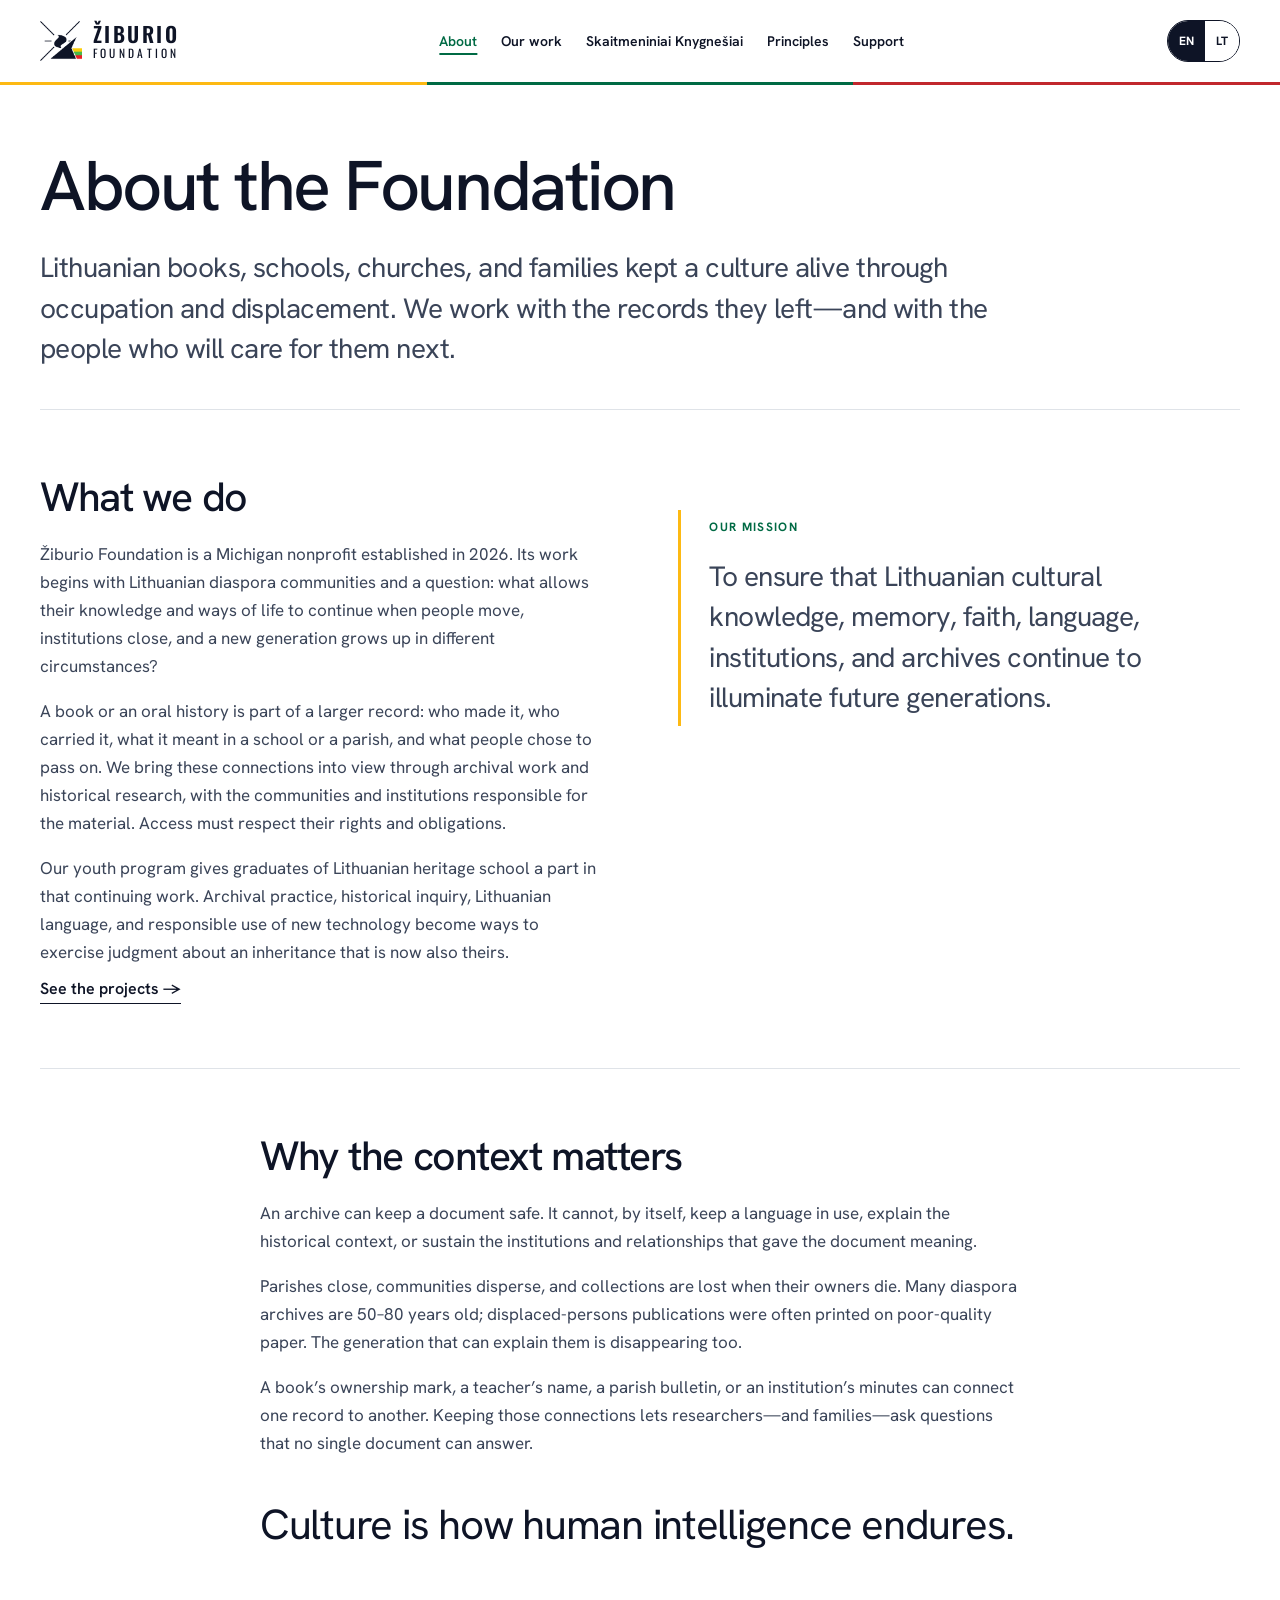
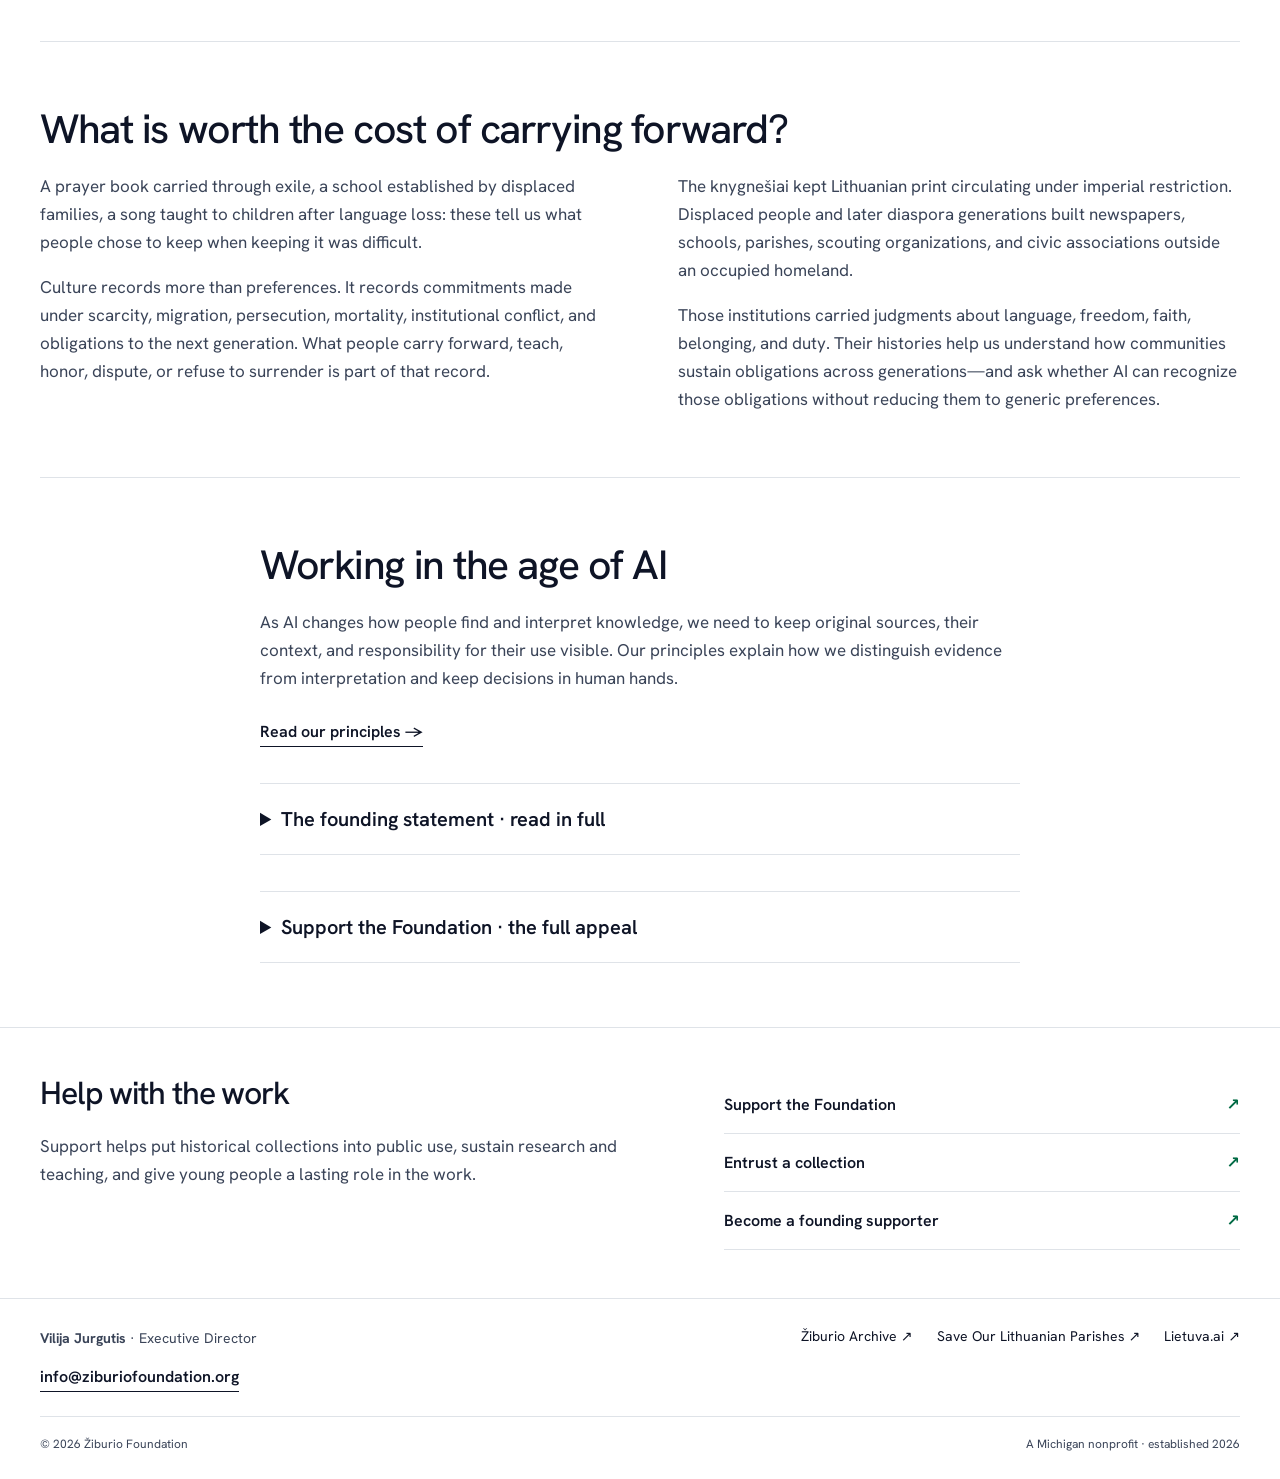
==== about.html @ 7974b9bf "Restore cultural continuity framing in Foundation copy" ====
<!doctype html>
<html lang="en">
<head>
<meta charset="utf-8">
<meta name="viewport" content="width=device-width, initial-scale=1">
<link rel="icon" href="favicon.png">
<title>Žiburio Foundation — About</title>
<link rel="preconnect" href="https://fonts.googleapis.com">
<link rel="preconnect" href="https://fonts.gstatic.com" crossorigin>
<link rel="stylesheet" href="site.css?v=fondas-once-2">
<script defer src="site.js"></script>
</head>
<body data-en-title="Žiburio Foundation — About" data-lt-title="Žiburio Fondas — Apie fondą">
<a class="skip-link" href="#main"><x-en>Skip to content</x-en><x-lt>Pereiti prie turinio</x-lt></a>
<header class="wrap site-header">
<a class="brand" href="index.html" aria-label="Žiburio Foundation home" data-en="Žiburio Foundation home" data-lt="Žiburio Fondas pradžia"><img src="assets/mark.png" alt="" width="40" height="40"><span class="wordmark"><span class="wm1">Žiburio</span><span class="wm2"><x-en>Foundation</x-en><x-lt><span class="wm-lt" aria-hidden="true"><span>F</span><span>O</span><span>N</span><span>D</span><span>A</span><span>S</span></span></x-lt></span></span></a>
<nav class="site-nav" id="site-nav" aria-label="Primary" data-en="Primary" data-lt="Pagrindinis meniu">
<a href="about.html" aria-current="page"><x-en>About</x-en><x-lt>Apie</x-lt></a>
<a href="work.html"><x-en>Our work</x-en><x-lt>Mūsų darbai</x-lt></a>
<a href="skaitmeniniai-knygnesiai.html"><x-en>Skaitmeniniai Knygnešiai</x-en><x-lt>Skaitmeniniai knygnešiai</x-lt></a>
<a href="principles.html"><x-en>Principles</x-en><x-lt>Principai</x-lt></a>
<a href="#support"><x-en>Support</x-en><x-lt>Parama</x-lt></a>
</nav>
<div class="header-tools"><div class="lang-switch" role="group" aria-label="Language" data-en="Language" data-lt="Kalba"><button type="button" class="langbtn" data-l="en" onclick="setLang('en')" aria-pressed="true" aria-label="English">EN</button><button type="button" class="langbtn" data-l="lt" onclick="setLang('lt')" aria-pressed="false" aria-label="Lietuvių">LT</button></div>
<button class="menu-button" type="button" aria-controls="site-nav" aria-expanded="true"><x-en>Menu</x-en><x-lt>Meniu</x-lt></button></div>
</header>
<main id="main">
<div class="tricolour" aria-hidden="true"></div>
<div class="wrap">
<header class="page-head"><h1><x-en>About the Foundation</x-en><x-lt>Apie fondą</x-lt></h1>
<x-en><p class="lead">Lithuanian books, schools, churches, and families kept a culture alive through occupation and displacement. We work with the records they left—and with the people who will care for them next.</p></x-en>
<x-lt><p class="lead">Tautos atmintis — ne istorija ir ne archyvas. Tai gyvas ryšių tinklas, jungiantis žmones, vietas, įvykius ir tekstus per laiką.</p></x-lt></header>
<section id="about" class="story-grid section rule">
<div><h2><x-en>What we do</x-en><x-lt>Fondas</x-lt></h2>
<x-en><p>Žiburio Foundation is a Michigan nonprofit established in 2026. Its work begins with Lithuanian diaspora communities and a question: what allows their knowledge and ways of life to continue when people move, institutions close, and a new generation grows up in different circumstances?</p><p>A book or an oral history is part of a larger record: who made it, who carried it, what it meant in a school or a parish, and what people chose to pass on. We bring these connections into view through archival work and historical research, with the communities and institutions responsible for the material. Access must respect their rights and obligations.</p><p>Our youth program gives graduates of Lithuanian heritage school a part in that continuing work. Archival practice, historical inquiry, Lithuanian language, and responsible use of new technology become ways to exercise judgment about an inheritance that is now also theirs.</p></x-en>
<x-lt><p>Žiburio Fondas – 2026 m. Mičigane įsteigta ne pelno siekianti organizacija. Saugo, skaitmenina ir aprašo Lietuvos diasporos archyvus, leidinius, sakytinę istoriją ir kitas kultūros vertybes.</p><p>Mokome jaunimą archyvų darbo, istorinių tyrimų, lietuvių kalbos ir atsakingo naujųjų technologijų naudojimo, bendradarbiaujame su mokyklomis, parapijomis, bibliotekomis ir archyvais JAV, Lietuvoje ir visame pasaulyje.</p><p>Didelė lietuvių išeivijos atminties dalis tebėra išsibarsčiusi po įvairius archyvus. Todėl šaltinius ne tik skaitmeniname, bet ir aprašome bei jungiame tarpusavyje, kad matytųsi žmonių, vietų, organizacijų ir įvykių ryšiai.</p></x-lt>
<a class="text-link" href="work.html"><x-en>See the projects</x-en><x-lt>Mūsų darbai</x-lt> →</a>
</div>
<aside class="mission"><p class="eyebrow"><x-en>Our mission</x-en><x-lt>Misija</x-lt></p>
<x-en><p class="lead">To ensure that Lithuanian cultural knowledge, memory, faith, language, institutions, and archives continue to illuminate future generations.</p></x-en>
<x-lt><p class="lead">Užtikrinti, kad lietuvių žinios, atmintis, tikėjimas, kalba, institucijos ir archyvai ir toliau šviestų ateities kartoms.</p></x-lt>
</aside></section>
<section id="purpose" class="section rule">
<div class="reading"><h2><x-en>Why the context matters</x-en><x-lt>Grėsmė</x-lt></h2>
<x-en><p>An archive can keep a document safe. It cannot, by itself, keep a language in use, explain the historical context, or sustain the institutions and relationships that gave the document meaning.</p><p>Parishes close, communities disperse, and collections are lost when their owners die. Many diaspora archives are 50–80 years old; displaced-persons publications were often printed on poor-quality paper. The generation that can explain them is disappearing too.</p><p>A book’s ownership mark, a teacher’s name, a parish bulletin, or an institution’s minutes can connect one record to another. Keeping those connections lets researchers—and families—ask questions that no single document can answer.</p></x-en>
<x-lt><p>Uždaromos parapijos, išsisklaido bendruomenės, o po savininkų mirties knygos ir archyvai prarandami. Kartu su fiziniais objektais nyksta jų kontekstas – žinios apie tai, kas juos kūrė, kam jie buvo svarbūs.</p><p>Didelė dalis archyvų yra 50–80 metų senumo, DP leidiniai spausdinti prasta kokybe. Kartu nyksta karta, galėjusi paaiškinti kontekstą. Fiksuojame ne tik objektus, bet ir jų istoriją – kol dar įmanoma.</p><p>Archyvas gali išsaugoti dokumentą. Bet jis pats neišsaugo nei kalbos, kuria dokumentas skaitomas, nei konteksto, kuriuo jis suprantamas, nei įstaigų ir ryšių, kurie jam davė prasmę. Visa tai taip pat turi būti perduota.</p><p>Tai – struktūruotos atminties kūrimas: objektai siejami su jų kilme, istoriniu kontekstu, žmonėmis ir įvykiais, atkuriant tęstinę, gyvą kultūrinę sistemą, kuri gali būti perduodama toliau.</p></x-lt>
<p class="pullquote"><x-en>Culture is how human intelligence endures.</x-en><x-lt>Tikslas nėra tik išsaugoti knygas. Tikslas – išsaugoti jų reikšmę.</x-lt></p>
</div></section>
<section id="carry" class="section rule">
<h2><x-en>What is worth the cost of carrying forward?</x-en><x-lt>Kas verta, kad būtų nešama toliau?</x-lt></h2>
<div class="story-grid">
<div><x-en><p>A prayer book carried through exile, a school established by displaced families, a song taught to children after language loss: these tell us what people chose to keep when keeping it was difficult.</p><p>Culture records more than preferences. It records commitments made under scarcity, migration, persecution, mortality, institutional conflict, and obligations to the next generation. What people carry forward, teach, honor, dispute, or refuse to surrender is part of that record.</p></x-en>
<x-lt><p>Tautos atmintis buvo nešama. Rankomis. Per sienas. Per parapijas. Per žmones. Per šeimas. Per mokyklas. Per vaikus.</p><p>Istoriniai knygnešiai nešė knygas per sienas ir draudimus, kad lietuvių kalba ir kultūra neišnyktų. Šiandien grėsmė kyla ne iš draudimo, o iš parapijų uždarymo, kartos pamiršimo ir knygų išmetimo po savininkų mirties.</p><p>Nešė ją knygnešiai, uždraudus lietuvišką spaudą. Nešė mokytojai DP stovyklose, netekus valstybės. Nešė tėvai ir parapijos Detroite — statydami mokyklas, chorus, skautų draugoves, leidyklas.</p><p>Knygnešiai nesaugojo — nešė. Tremtinių karta neistorino — atstatė.</p></x-lt></div>
<div><x-en><p>The knygnešiai kept Lithuanian print circulating under imperial restriction. Displaced people and later diaspora generations built newspapers, schools, parishes, scouting organizations, and civic associations outside an occupied homeland.</p><p>Those institutions carried judgments about language, freedom, faith, belonging, and duty. Their histories help us understand how communities sustain obligations across generations—and ask whether AI can recognize those obligations without reducing them to generic preferences.</p></x-en>
<x-lt><p>Be Valančiaus parapijų tinklo — nebūtų knygnešių. Be knygnešių — nebūtų raštingos tautos, kuri 1918 m. atkūrė valstybę. Be tos valstybės mokytojų — nebūtų DP stovyklų mokyklų. Be DP mokyklų — nebūtų Detroito „Žiburio“.</p><p>Kiekviena grandis laikė tą, kuri ėjo po jos. Nė vienas daiktas neneša viso pasakojimo: knygos įrašas, mokytojo vardas, parapijos biuletenis, vaiko dalyvavimas, įstaigos sprendimas.</p><p>Istoriniai knygnešiai saugojo lietuvišką žodį. Šiandien turime išsaugoti lietuvišką atmintį. Ji bus išsaugota tik tada, kai bus ir perduota — per jaunimą.</p></x-lt></div>
</div></section>
<section id="why" class="section rule">
<div class="reading"><h2><x-en>Working in the age of AI</x-en><x-lt>Klausimas, kurio neapeisime</x-lt></h2>
<x-en><p>As AI changes how people find and interpret knowledge, we need to keep original sources, their context, and responsibility for their use visible. Our principles explain how we distinguish evidence from interpretation and keep decisions in human hands.</p></x-en>
<x-lt><p>Dirbtinis intelektas vis labiau tarpininkauja tarp žmogaus ir jo tautos atminties. Kaip užtikrinti, kad šaltinis liktų matomas, o atsakomybė – žmogaus rankose?</p></x-lt>
<a class="text-link" href="principles.html"><x-en>Read our principles</x-en><x-lt>Principai</x-lt> →</a>
<details class="detail-note"><summary><x-en>The founding statement · read in full</x-en><x-lt>Steigimo žodis</x-lt></summary>
<div class="reading"><x-en><p class="lead">Our work begins with Lithuanian cultural memory. The questions it addresses are universal.</p><p>Every generation inherits more than the knowledge it can acquire for itself. It inherits languages, institutions, traditions, relationships, and ways of understanding the world that have developed over centuries.</p><p>This accumulated inheritance makes human civilization possible.</p><p>But inheritance is never automatic. It depends on people willing to preserve what came before them, understand its meaning, and carry it into circumstances their predecessors could not have imagined.</p><p>Lithuanian history offers an extraordinary example of this responsibility. Across occupation, displacement, and generations of life beyond the homeland, cultural continuity was sustained through the deliberate work of individuals and communities.</p><p>Today, artificial intelligence is transforming the ways knowledge is produced, encountered, and transmitted. This makes the preservation of authentic cultural sources, their contexts, and the human institutions responsible for them more important—not less.</p><p>Žiburio Foundation was established on the conviction that cultural memory is essential infrastructure for human intelligence and that responsibility for its future must remain in human hands.</p></x-en><x-lt><p class="lead">Mūsų darbas prasideda nuo lietuviškos atminties. Klausimai, kuriuos jis kelia, yra visų.</p><p>Be kalbos nėra tautos.</p><p>Tautos atmintis — ne istorija ir ne archyvas. Tai gyvas ryšių tinklas, jungiantis žmones, vietas, įvykius ir tekstus per laiką.</p><p>Kiekviena karta paveldi daugiau, negu pati gali sužinoti: kalbą, įstaigas, papročius, ryšius ir mąstymo būdus, kuriuos sudėjo šimtmečiai. Tas paveldas nepereina savaime. Jis pereina tik per žmones, kurie ryžtasi jį išsaugoti, suprasti ir nunešti toliau.</p><p>Lietuvos istorija tai liudija. Per okupacijas, tremtį ir gyvenimą svetur tęstinumą laikė sąmoningas žmonių ir bendruomenių darbas.</p><p>Šiandien dirbtinis intelektas keičia tai, kaip žinios kuriamos, randamos ir perduodamos. Todėl tikri šaltiniai, jų kontekstas ir žmonės, kurie už juos atsako, darosi svarbesni — ne mažiau svarbūs.</p><p>Žiburio Fondas įsteigtas iš įsitikinimo, kad tautos atmintis yra pamatas, o atsakomybė už jos ateitį turi likti žmogaus rankose.</p></x-lt></div>
</details>
<details class="detail-note" id="support-statement"><summary><x-en>Support the Foundation · the full appeal</x-en><x-lt>Parama</x-lt></summary>
<div class="reading">
<h3><x-en>Help build the institutions the next generation will need.</x-en><x-lt>Ateikite paremti darbo, kurį perims kita karta.</x-lt></h3>
<x-en><p>Žiburio Foundation is a Michigan nonprofit established in 2026.</p><p>Our work depends on individuals, families, institutions, and communities who believe that cultural memory deserves careful stewardship and a future beyond any single generation.</p><p>Support helps preserve historical collections, develop public access, train young people, and build the research and educational resources needed to carry this work forward.</p><p>The work produces immediate public value: more accessible archives, more accountable historical knowledge, stronger community stewardship, and young people better able to reason from the records they inherit.</p></x-en>
<x-lt><p>Žiburio Fondas – 2026 m. Mičigane įsteigta ne pelno siekianti organizacija.</p><p>Mūsų darbas laikosi žmonių, šeimų, įstaigų ir bendruomenių, kurie tiki, kad tautos atmintis verta rūpestingos globos ir ateities, ilgesnės už vieną kartą.</p><p>Parama padeda išsaugoti rinkinius, atverti juos viešai, ugdyti jaunimą ir sukurti tvarką, kuri šį darbą neš toliau.</p></x-lt>
</div></details></div></section></div>
</main>
<section id="support" class="wrap support-section" aria-labelledby="support-title">
<div class="support-grid">
<div><h2 id="support-title"><x-en>Help with the work</x-en><x-lt>Kaip padėti</x-lt></h2>
<x-en><p>Support helps put historical collections into public use, sustain research and teaching, and give young people a lasting role in the work.</p></x-en>
<x-lt><p>Parama padeda išsaugoti rinkinius, atverti juos viešai, ugdyti jaunimą ir sukurti tvarką, kuri šį darbą neš toliau.</p></x-lt></div>
<ul class="support-options">
<li><a href="mailto:info@ziburiofoundation.org?subject=Support%20the%20Foundation"><x-en>Support the Foundation</x-en><x-lt>Paremti</x-lt></a></li>
<li><a href="mailto:info@ziburiofoundation.org?subject=Entrust%20a%20Collection"><x-en>Entrust a collection</x-en><x-lt>Perduoti archyvą</x-lt></a></li>
<li><a href="mailto:info@ziburiofoundation.org?subject=Founding%20Supporter"><x-en>Become a founding supporter</x-en><x-lt>Tapti rėmėju</x-lt></a></li>
</ul></div></section>
<footer class="wrap site-footer">
<div class="footer-top">
<div><p><strong>Vilija Jurgutis</strong> · <x-en>Executive Director</x-en><x-lt>Vykdomoji direktorė</x-lt></p>
<a class="text-link" href="mailto:info@ziburiofoundation.org">info@ziburiofoundation.org</a></div>
<div class="footer-links"><a href="https://archyvas.ziburioltmokykla.org"><x-en>Žiburio Archive</x-en><x-lt>Žiburio archyvas</x-lt> ↗</a><a href="https://saveourlithuanianparishes.org">Save Our Lithuanian Parishes ↗</a><a href="https://lietuva.ai">Lietuva.ai ↗</a></div>
</div>
<div class="footer-bottom"><p>© 2026 <x-en>Žiburio Foundation</x-en><x-lt>Žiburio Fondas</x-lt></p><p><x-en>A Michigan nonprofit · established 2026</x-en><x-lt>2026 m. Mičigane įsteigta ne pelno siekianti organizacija</x-lt></p></div>
</footer>
</body>
</html>
---- site.css ----
@import url('https://fonts.googleapis.com/css2?family=Hanken+Grotesk:wght@400;500;600;700&family=Oswald:wght@400;500;600&display=swap');

:root{--ink:#0E1426;--text:#3A4458;--muted:#5F6778;--yellow:#FDB913;--green:#006A44;--line:#DFE3E8;--paper:#FFFFFF}
*{box-sizing:border-box}
html{scroll-behavior:smooth;scroll-padding-top:24px}
body{margin:0;background:var(--paper);color:var(--ink);font-family:'Hanken Grotesk',system-ui,sans-serif;-webkit-font-smoothing:antialiased}
img{display:block;max-width:100%;height:auto}
a{color:inherit;text-decoration:none}
button{font:inherit}
a:focus-visible,button:focus-visible,summary:focus-visible{outline:3px solid var(--green);outline-offset:5px}
p{font-size:17px;line-height:1.65;color:var(--text);margin:0 0 1em}
h1,h2,h3,p{overflow-wrap:break-word}
h1,h2,h3,.disp{letter-spacing:-.035em;font-weight:500}
h1{font-size:clamp(38px,5.5vw,72px);line-height:1.05;margin:0 0 24px}
h2{font-size:clamp(28px,3.2vw,44px);line-height:1.12;margin:0 0 20px}
h3{font-size:clamp(23px,2.3vw,30px);line-height:1.2;margin:0 0 14px}
x-en,x-lt{display:contents}
html[lang="lt"] x-en,html[lang="en"] x-lt{display:none!important}
.wrap{width:100%;max-width:1320px;margin-inline:auto;padding-inline:40px}
.section{padding-block:64px}
.rule{border-top:1px solid var(--line)}
.eyebrow,.mono{font-size:12px;font-weight:700;letter-spacing:.11em;text-transform:uppercase;color:var(--green);margin:0 0 18px}
.lead{font-size:clamp(20px,2.2vw,28px);line-height:1.45;max-width:36em;letter-spacing:-.02em}
.small{font-size:14px;line-height:1.6;color:var(--muted)}
.text-link{display:inline-block;font-size:16px;font-weight:600;border-bottom:1px solid var(--ink);padding-block:4px;margin-top:8px}
.text-link:hover{color:var(--green);border-color:var(--green)}
.links{display:flex;flex-wrap:wrap;gap:12px 24px;align-items:center}
.pill{display:inline-flex;align-items:center;justify-content:center;min-height:44px;padding:10px 22px;border-radius:999px;font-size:15px;font-weight:600;line-height:1.35;background:var(--yellow);color:var(--ink)}
.pill:hover{filter:brightness(.96)}
.skip-link{position:absolute;top:-100px;left:20px;z-index:20;background:white;padding:12px}
.skip-link:focus{top:8px}
.site-header{display:flex;align-items:center;justify-content:space-between;gap:24px;min-height:82px}
.brand{display:inline-flex;gap:11px;align-items:center;flex-shrink:0}
.brand img{height:40px;width:auto}
.wordmark{display:inline-flex;flex-direction:column;align-items:flex-start;line-height:1;--wm1:21px;--wm2:calc(var(--wm1)*.5476)}
.wm1{font-family:'Oswald',system-ui,sans-serif;font-size:var(--wm1);font-weight:600;letter-spacing:.1175em;margin-right:-.1175em;text-transform:uppercase}
.wm2{font-family:'Oswald',system-ui,sans-serif;font-size:var(--wm2);font-weight:400;letter-spacing:.285em;margin-right:-.285em;text-transform:uppercase;margin-top:.3em}
html[lang="lt"] .wm2{align-self:stretch;letter-spacing:0;margin-right:0}
.wm-lt{display:flex;justify-content:space-between;width:100%}
.header-tools{display:flex;align-items:center;gap:22px}
.site-nav{display:flex;align-items:center;gap:24px;font-size:14px;font-weight:600}
.site-nav a{padding-block:8px}
.site-nav a:hover,.site-nav a[aria-current="page"]{color:var(--green);text-decoration:underline;text-underline-offset:7px;text-decoration-thickness:2px}
.lang-switch{display:inline-flex;border:1px solid var(--ink);border-radius:999px;overflow:hidden;flex-shrink:0}
.langbtn{min-height:40px;padding:0 11px;border:0;cursor:pointer;font-size:12px;font-weight:700;background:white;color:var(--ink)}
html[lang="en"] .langbtn[data-l="en"],html[lang="lt"] .langbtn[data-l="lt"]{background:var(--ink);color:white}
.menu-button{display:none;background:none;border:1px solid var(--line);border-radius:4px;min-height:44px;padding:8px 12px;cursor:pointer}
.tricolour{height:3px;background:linear-gradient(to right,#FDB913 0 33.333%,#006A44 33.333% 66.666%,#C1272D 66.666% 100%)}
.hero .wrap{max-width:1400px}
.hero p{color:inherit}
.hero .pill{background:transparent}
@keyframes drift{from{transform:scale(1) translate(0,0)}to{transform:scale(1.04) translate(-.8%,.5%)}}
.drift{animation:drift 32s ease-in-out infinite alternate}
.intro{max-width:900px;padding-block:50px 58px}
.intro .lead{margin-bottom:16px}
.work-intro{display:flex;align-items:baseline;justify-content:space-between;gap:24px;padding-top:32px}
.home-feature{display:grid;grid-template-columns:1.25fr 1fr;gap:clamp(28px,5vw,70px);align-items:center;padding-block:20px 52px}
.home-feature img{width:100%;aspect-ratio:4/3;object-fit:cover}
.home-feature .feature-copy{max-width:440px}
.work-pair{display:grid;grid-template-columns:1fr 1fr;gap:64px;padding-block:38px 64px}
.work-pair article{min-width:0}
.archive-preview{display:grid;grid-template-columns:100px 1fr;gap:26px;align-items:start}
.archive-preview img{max-height:170px;width:auto;filter:drop-shadow(2px 5px 6px #0e142620)}
.project-caption{font-size:14px;color:var(--muted);margin-top:12px}
.page-head{padding-block:64px 40px;max-width:980px}
.page-head h1{max-width:16em}
.page-head .lead{margin:0}
.jump-links{display:flex;flex-wrap:wrap;gap:12px 30px;margin-top:28px;font-size:15px;font-weight:600}
.jump-links a{border-bottom:1px solid var(--line);padding-bottom:6px}
.story-grid{display:grid;grid-template-columns:1fr 1fr;gap:clamp(32px,6vw,88px);align-items:start}
.story-grid p:last-child{margin-bottom:0}
.reading{max-width:760px;margin-inline:auto}
.mission{border-left:3px solid var(--yellow);padding:8px 0 8px 28px;margin-block:36px}
.mission p:last-child{margin:0}
.pullquote{font-size:clamp(25px,3.4vw,42px);line-height:1.3;letter-spacing:-.03em;color:var(--ink);padding-block:24px;margin:0;max-width:26em}
.detail-note{border-top:1px solid var(--line);border-bottom:1px solid var(--line);margin-top:36px}
.detail-note summary{cursor:pointer;font-size:20px;font-weight:600;padding:22px 0}
.detail-note[open] summary{margin-bottom:12px}
.detail-note .reading{margin-left:0;padding-bottom:24px}
.program-context{margin-bottom:48px}
.project-feature{display:grid;grid-template-columns:1fr 1.1fr;gap:56px;align-items:start}
.project-feature figure{margin:0;position:sticky;top:28px}
.project-feature img{width:100%;aspect-ratio:4/5;object-fit:cover}
.archive-layout{display:grid;grid-template-columns:1.6fr 1fr;gap:48px;align-items:start}
.archive-layout img{border:1px solid var(--line);width:100%}
.archive-copy{max-width:880px;margin-top:32px}
.figures{display:flex;gap:32px;margin:28px 0}
.figures div{flex:1}
.figures dt{font-size:48px;line-height:1;letter-spacing:-.04em}
.figures dd{margin:10px 0 0;font-size:15px;color:var(--muted)}
.research-layout{display:grid;grid-template-columns:1.3fr 1fr;gap:64px;align-items:start}
.research-layout figure{margin:8px 0 0}
.research-layout img{border:1px solid var(--line)}
.program-opening{padding-block:52px;max-width:900px}
.program-photo{margin:0}
.program-photo img{width:100%;aspect-ratio:4/3;object-fit:cover}
.program-photo figcaption{font-size:14px;line-height:1.5;color:var(--muted);margin-top:12px}
.process{padding-left:24px}
.process li{padding:0 0 14px 8px;line-height:1.6;color:var(--text)}
.principle-list{counter-reset:principle}
.principle-row{display:grid;grid-template-columns:60px .9fr 1.3fr;gap:28px;border-top:1px solid var(--line);padding-block:30px}
.principle-row:before{counter-increment:principle;content:'0' counter(principle);font-size:16px;color:var(--green);padding-top:4px}
.principle-row h2{font-size:clamp(23px,2.5vw,32px)}
.principle-row p{margin:0}
.definitions{display:grid;grid-template-columns:repeat(3,1fr);gap:36px;margin:30px 0 0}
.definitions div{border-top:3px solid var(--yellow);padding-top:20px}
.definitions dt{font-size:24px;letter-spacing:-.02em;font-weight:500;margin-bottom:12px}
.definitions dd{margin:0;line-height:1.65;color:var(--text)}
.support-section{padding-block:48px;border-top:1px solid var(--line)}
.support-grid{display:grid;grid-template-columns:1.2fr 1fr;gap:64px}
.support-grid h2{font-size:32px}
.support-options{list-style:none;margin:0;padding:0}
.support-options li{border-bottom:1px solid var(--line)}
.support-options a{display:flex;justify-content:space-between;gap:18px;align-items:center;padding:18px 0;font-weight:600}
.support-options a:after{content:'↗';color:var(--green)}
.site-footer{border-top:1px solid var(--line);padding-block:28px 24px}
.footer-top{display:flex;flex-wrap:wrap;justify-content:space-between;gap:24px;align-items:start}
.footer-top p{font-size:14px;margin:0 0 4px}
.footer-links{display:flex;flex-wrap:wrap;gap:10px 24px;font-size:14px}
.footer-bottom{display:flex;justify-content:space-between;flex-wrap:wrap;gap:16px;border-top:1px solid var(--line);padding-top:18px;margin-top:24px}
.footer-bottom p{font-size:12px;margin:0}
@media(min-width:901px){.site-nav[hidden]{display:flex}}
@media(max-width:1100px){.site-nav{gap:16px}.header-tools{gap:16px}.wrap{padding-inline:28px}.project-feature{gap:36px}}
@media(max-width:900px){
 .site-header{flex-wrap:wrap;min-height:76px;padding-block:14px;gap:12px}.header-tools{margin-left:auto}.menu-button{display:block}
 .site-nav{order:3;flex-basis:100%;display:flex;flex-direction:column;align-items:stretch;gap:0;border-top:1px solid var(--line);padding-top:10px}.site-nav[hidden]{display:none}.site-nav a{padding:12px 0}
 .home-feature,.project-feature,.research-layout,.archive-layout,.story-grid,.support-grid{grid-template-columns:1fr;gap:32px}
 .home-feature{grid-template-columns:1.1fr 1fr;gap:28px}.work-pair{gap:32px}.archive-preview{grid-template-columns:80px 1fr;gap:20px}
 .project-feature figure{position:static}.project-feature img{aspect-ratio:3/2}.research-layout figure{max-width:640px}
 .principle-row{grid-template-columns:36px 1fr;gap:12px 20px}.principle-row p{grid-column:2}.principle-row h2{margin:0}
 .definitions{gap:24px}.section{padding-block:48px}.page-head{padding-top:44px}
}
@media(max-width:600px){
 .wrap{padding-inline:20px}.brand{gap:8px}.brand img{height:34px}.wordmark{--wm1:18px}.header-tools{gap:8px}.menu-button{font-size:13px;padding-inline:10px}.langbtn{padding-inline:9px}
 .home-feature,.work-pair,.definitions{grid-template-columns:1fr}.home-feature{padding-bottom:36px}.home-feature .feature-copy{max-width:none}.work-pair{padding-block:30px 44px;gap:36px}.work-pair article+article{border-top:1px solid var(--line);padding-top:30px}
 .work-intro{align-items:start;gap:12px}.work-intro h2{font-size:28px}.work-intro .text-link{font-size:14px;white-space:nowrap}
 .intro{padding-block:36px}.page-head{padding-block:36px 30px}.section{padding-block:36px}.jump-links{gap:16px}.pullquote{padding-block:12px}.mission{padding-left:20px}
 .hero .pill{font-size:14px;padding-inline:16px}.hero .wrap{padding-inline:20px}.program-opening{padding-block:36px}
 .support-grid{gap:20px}.support-section{padding-block:36px}.footer-top{display:block}.footer-links{margin-top:20px}.figures dt{font-size:40px}
}
@media(prefers-reduced-motion:reduce){html{scroll-behavior:auto}.drift{animation:none}}
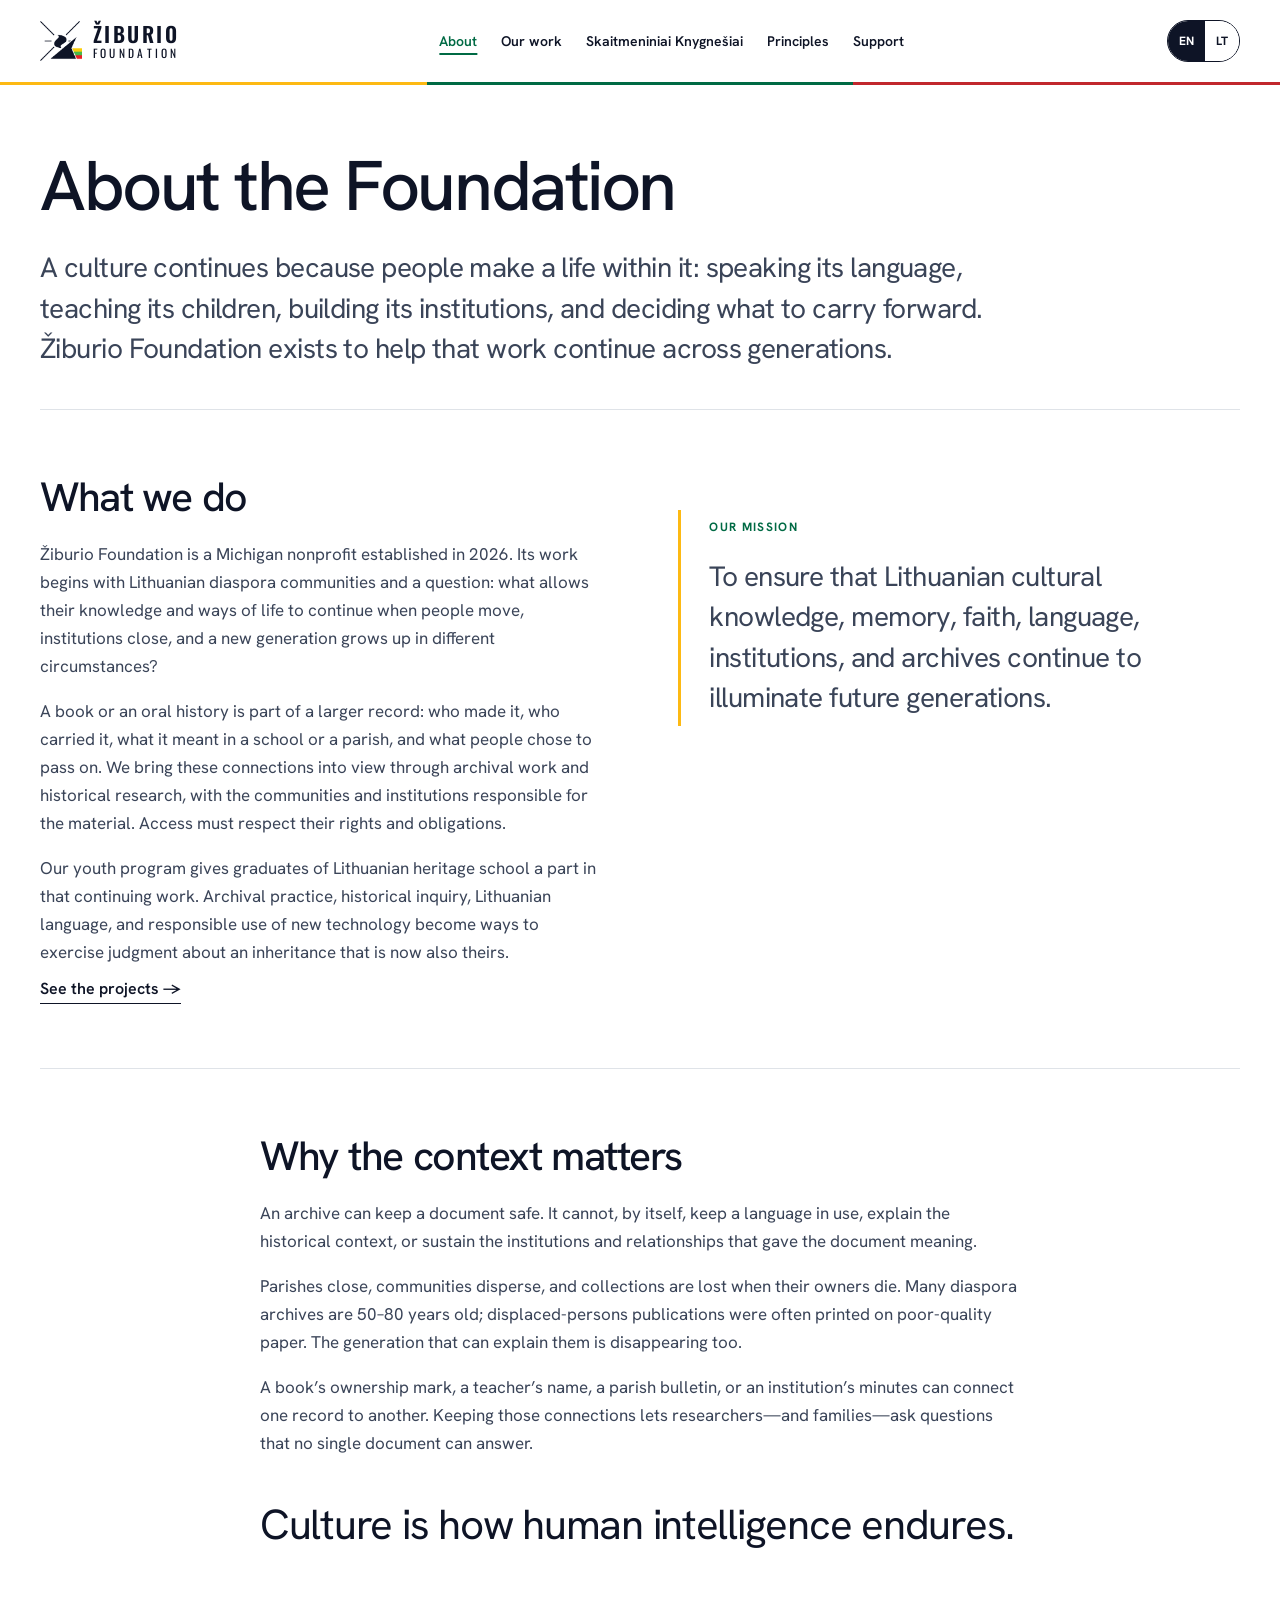
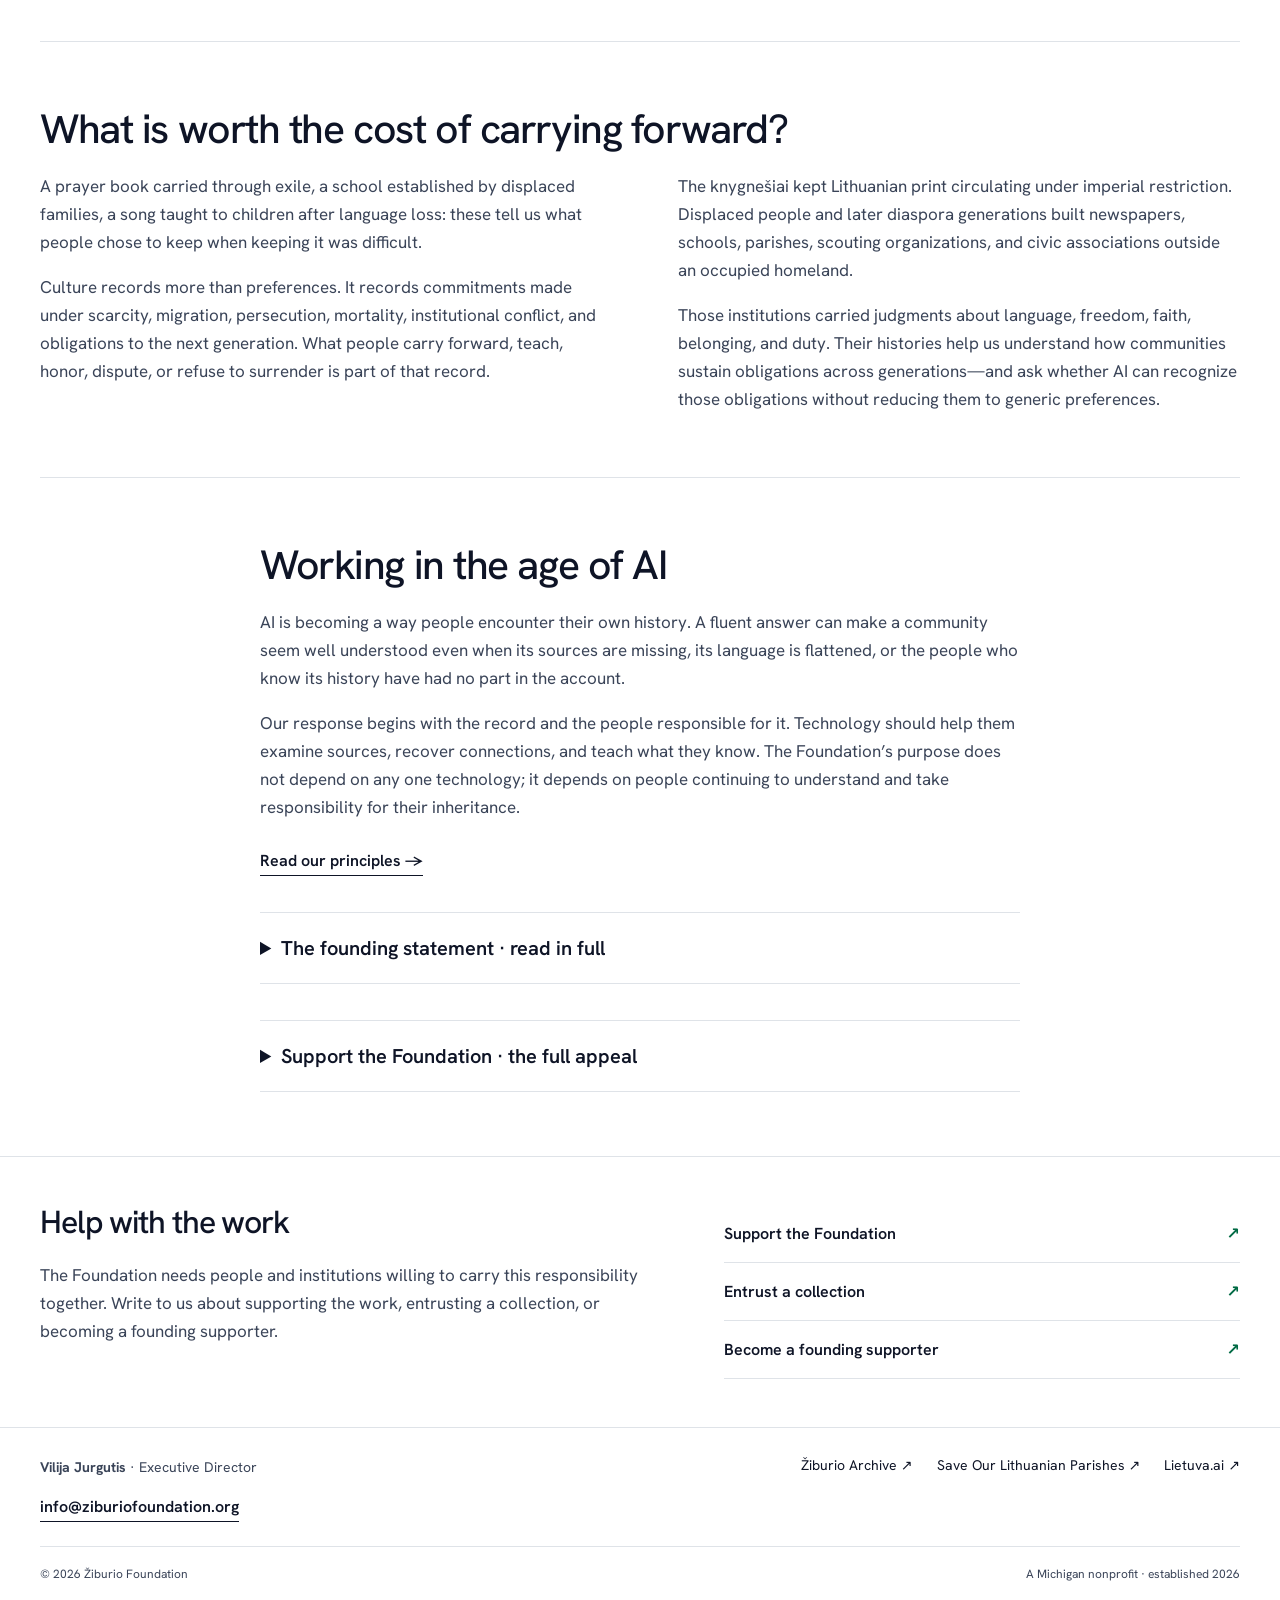
==== commit e4dae3a5: "Extend canonical editorial pass across Foundation pages" ====
--- a/about.html
+++ b/about.html
@@ -28,7 +28,7 @@
 <div class="tricolour" aria-hidden="true"></div>
 <div class="wrap">
 <header class="page-head"><h1><x-en>About the Foundation</x-en><x-lt>Apie fondą</x-lt></h1>
-<x-en><p class="lead">Lithuanian books, schools, churches, and families kept a culture alive through occupation and displacement. We work with the records they left—and with the people who will care for them next.</p></x-en>
+<x-en><p class="lead">A culture continues because people make a life within it: speaking its language, teaching its children, building its institutions, and deciding what to carry forward. Žiburio Foundation exists to help that work continue across generations.</p></x-en>
 <x-lt><p class="lead">Tautos atmintis — ne istorija ir ne archyvas. Tai gyvas ryšių tinklas, jungiantis žmones, vietas, įvykius ir tekstus per laiką.</p></x-lt></header>
 <section id="about" class="story-grid section rule">
 <div><h2><x-en>What we do</x-en><x-lt>Fondas</x-lt></h2>
@@ -56,7 +56,7 @@
 </div></section>
 <section id="why" class="section rule">
 <div class="reading"><h2><x-en>Working in the age of AI</x-en><x-lt>Klausimas, kurio neapeisime</x-lt></h2>
-<x-en><p>As AI changes how people find and interpret knowledge, we need to keep original sources, their context, and responsibility for their use visible. Our principles explain how we distinguish evidence from interpretation and keep decisions in human hands.</p></x-en>
+<x-en><p>AI is becoming a way people encounter their own history. A fluent answer can make a community seem well understood even when its sources are missing, its language is flattened, or the people who know its history have had no part in the account.</p><p>Our response begins with the record and the people responsible for it. Technology should help them examine sources, recover connections, and teach what they know. The Foundation’s purpose does not depend on any one technology; it depends on people continuing to understand and take responsibility for their inheritance.</p></x-en>
 <x-lt><p>Dirbtinis intelektas vis labiau tarpininkauja tarp žmogaus ir jo tautos atminties. Kaip užtikrinti, kad šaltinis liktų matomas, o atsakomybė – žmogaus rankose?</p></x-lt>
 <a class="text-link" href="principles.html"><x-en>Read our principles</x-en><x-lt>Principai</x-lt> →</a>
 <details class="detail-note"><summary><x-en>The founding statement · read in full</x-en><x-lt>Steigimo žodis</x-lt></summary>
@@ -72,7 +72,7 @@
 <section id="support" class="wrap support-section" aria-labelledby="support-title">
 <div class="support-grid">
 <div><h2 id="support-title"><x-en>Help with the work</x-en><x-lt>Kaip padėti</x-lt></h2>
-<x-en><p>Support helps put historical collections into public use, sustain research and teaching, and give young people a lasting role in the work.</p></x-en>
+<x-en><p>The Foundation needs people and institutions willing to carry this responsibility together. Write to us about supporting the work, entrusting a collection, or becoming a founding supporter.</p></x-en>
 <x-lt><p>Parama padeda išsaugoti rinkinius, atverti juos viešai, ugdyti jaunimą ir sukurti tvarką, kuri šį darbą neš toliau.</p></x-lt></div>
 <ul class="support-options">
 <li><a href="mailto:info@ziburiofoundation.org?subject=Support%20the%20Foundation"><x-en>Support the Foundation</x-en><x-lt>Paremti</x-lt></a></li>
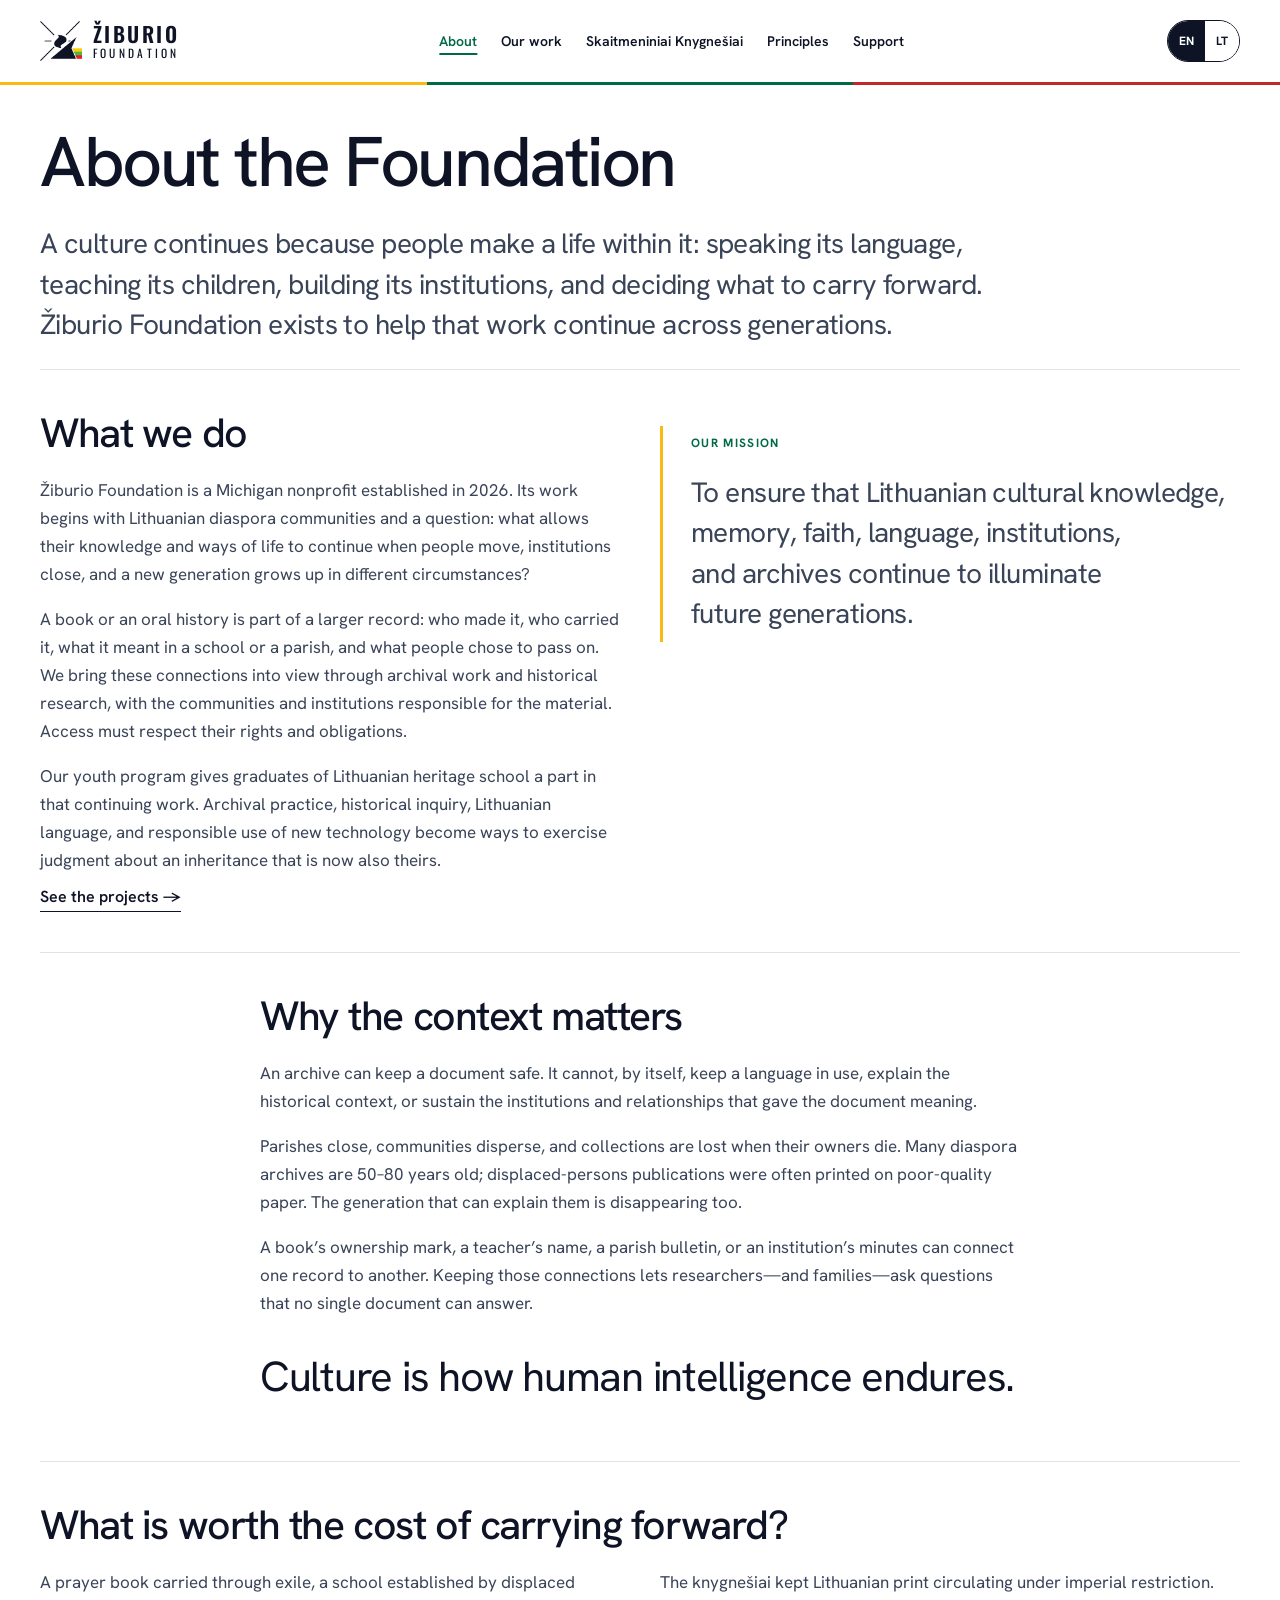
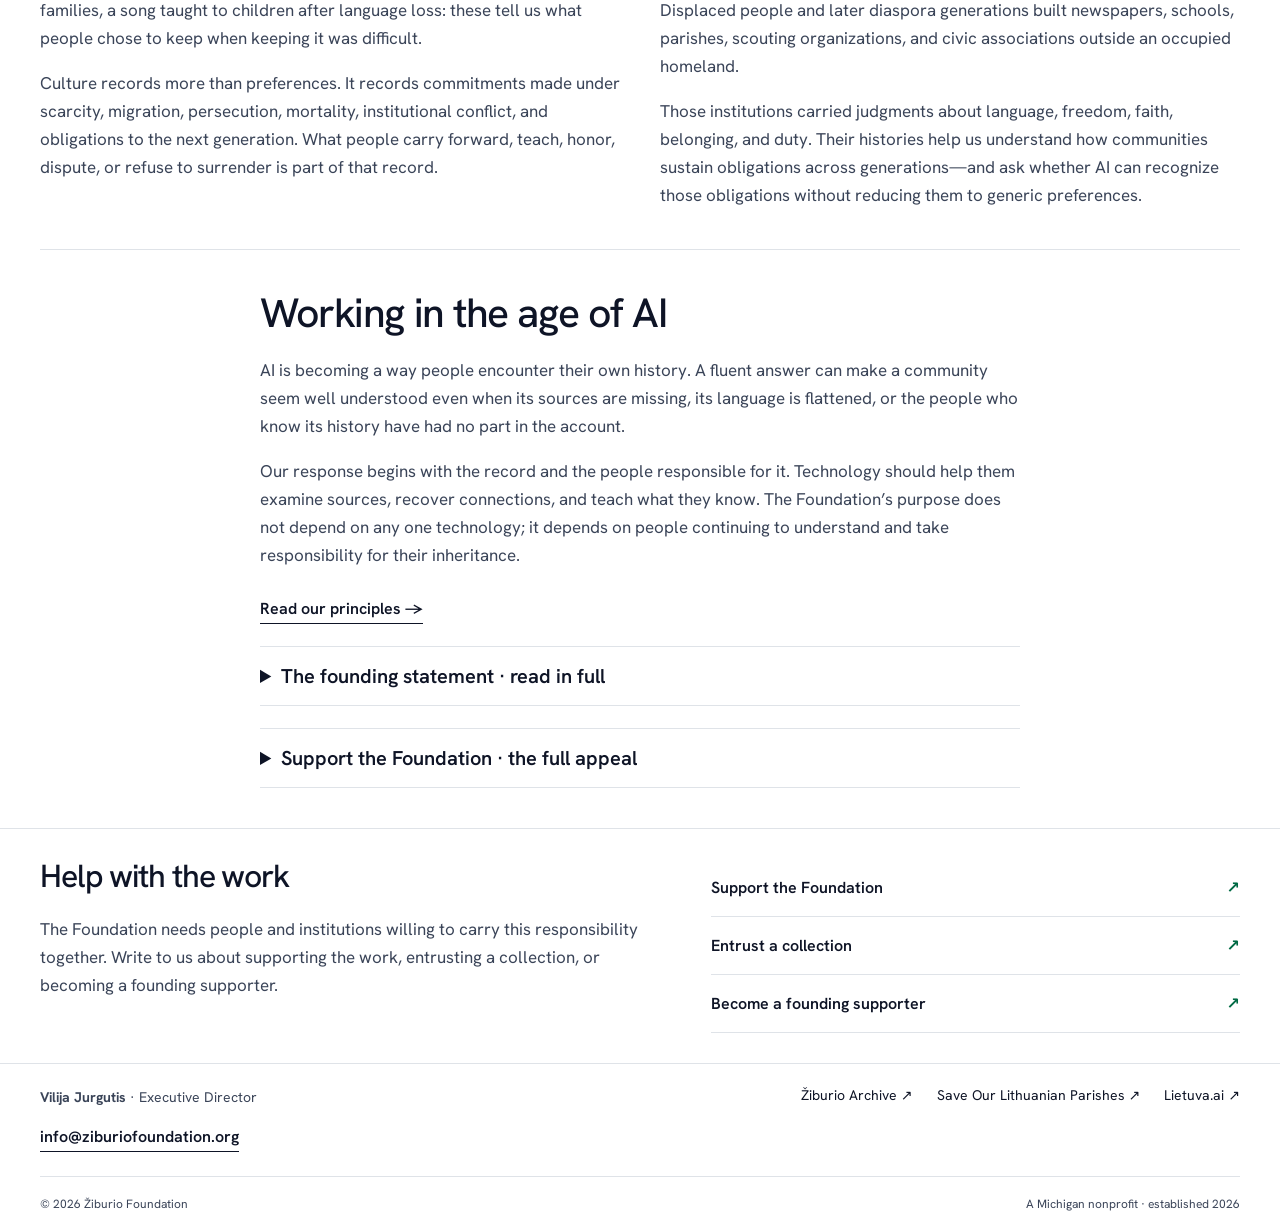
==== commit d9296ae1: "Tighten site spacing and explain technology with distinct source example" ====
--- a/about.html
+++ b/about.html
@@ -7,7 +7,7 @@
 <title>Žiburio Foundation — About</title>
 <link rel="preconnect" href="https://fonts.googleapis.com">
 <link rel="preconnect" href="https://fonts.gstatic.com" crossorigin>
-<link rel="stylesheet" href="site.css?v=fondas-once-2">
+<link rel="stylesheet" href="site.css?v=compact-technology-5">
 <script defer src="site.js"></script>
 </head>
 <body data-en-title="Žiburio Foundation — About" data-lt-title="Žiburio Fondas — Apie fondą">
--- a/site.css
+++ b/site.css
@@ -10,7 +10,7 @@
 a:focus-visible,button:focus-visible,summary:focus-visible{outline:3px solid var(--green);outline-offset:5px}
 p{font-size:17px;line-height:1.65;color:var(--text);margin:0 0 1em}
 h1,h2,h3,p{overflow-wrap:break-word}
-h1,h2,h3,.disp{letter-spacing:-.035em;font-weight:500}
+h1,h2,h3,.disp{letter-spacing:-.035em;font-weight:500;text-wrap:balance}
 h1{font-size:clamp(38px,5.5vw,72px);line-height:1.05;margin:0 0 24px}
 h2{font-size:clamp(28px,3.2vw,44px);line-height:1.12;margin:0 0 20px}
 h3{font-size:clamp(23px,2.3vw,30px);line-height:1.2;margin:0 0 14px}
@@ -20,7 +20,7 @@
 .section{padding-block:64px}
 .rule{border-top:1px solid var(--line)}
 .eyebrow,.mono{font-size:12px;font-weight:700;letter-spacing:.11em;text-transform:uppercase;color:var(--green);margin:0 0 18px}
-.lead{font-size:clamp(20px,2.2vw,28px);line-height:1.45;max-width:36em;letter-spacing:-.02em}
+.lead{font-size:clamp(20px,2.2vw,28px);line-height:1.45;max-width:36em;letter-spacing:-.02em;text-wrap:pretty}
 .small{font-size:14px;line-height:1.6;color:var(--muted)}
 .text-link{display:inline-block;font-size:16px;font-weight:600;border-bottom:1px solid var(--ink);padding-block:4px;margin-top:8px}
 .text-link:hover{color:var(--green);border-color:var(--green)}
@@ -127,6 +127,7 @@
  .home-feature,.project-feature,.research-layout,.archive-layout,.story-grid,.support-grid{grid-template-columns:1fr;gap:32px}
  .home-feature{grid-template-columns:1.1fr 1fr;gap:28px}.work-pair{gap:32px}.archive-preview{grid-template-columns:80px 1fr;gap:20px}
  .project-feature figure{position:static}.project-feature img{aspect-ratio:3/2}.research-layout figure{max-width:640px}
+ .mission{margin-block:0}
  .principle-row{grid-template-columns:36px 1fr;gap:12px 20px}.principle-row p{grid-column:2}.principle-row h2{margin:0}
  .definitions{gap:24px}.section{padding-block:48px}.page-head{padding-top:44px}
 }
@@ -135,7 +136,91 @@
  .home-feature,.work-pair,.definitions{grid-template-columns:1fr}.home-feature{padding-bottom:36px}.home-feature .feature-copy{max-width:none}.work-pair{padding-block:30px 44px;gap:36px}.work-pair article+article{border-top:1px solid var(--line);padding-top:30px}
  .work-intro{align-items:start;gap:12px}.work-intro h2{font-size:28px}.work-intro .text-link{font-size:14px;white-space:nowrap}
  .intro{padding-block:36px}.page-head{padding-block:36px 30px}.section{padding-block:36px}.jump-links{gap:16px}.pullquote{padding-block:12px}.mission{padding-left:20px}
+ .page-head+.reading.section{padding-top:8px}
+ .project-feature figure{order:-1}
  .hero .pill{font-size:14px;padding-inline:16px}.hero .wrap{padding-inline:20px}.program-opening{padding-block:36px}
  .support-grid{gap:20px}.support-section{padding-block:36px}.footer-top{display:block}.footer-links{margin-top:20px}.figures dt{font-size:40px}
 }
+/* The home page is an editorial workbench: people, a source, then its wider context. */
+.workshop-home .intro{max-width:1320px;padding-block:76px;display:grid;grid-template-columns:1.15fr 1fr;column-gap:9%;align-items:start}
+.workshop-home .intro .lead{grid-column:1;grid-row:1 / span 3;font-size:clamp(30px,3.2vw,46px);line-height:1.2;color:var(--ink);letter-spacing:-.04em}
+.workshop-home .intro p:not(.lead),.workshop-home .intro>a{grid-column:2}
+.workshop-home .intro>a{justify-self:start}
+.workshop-home .work-intro{padding-top:24px;padding-bottom:18px}
+.workshop-home .work-intro h2{font-size:18px;letter-spacing:0}
+.workshop-feature{grid-template-columns:1.45fr 1fr;gap:6%;padding-bottom:80px;align-items:center}
+.workshop-feature>a{position:relative}
+.workshop-feature>a:after{content:'↗';position:absolute;right:16px;bottom:16px;width:48px;height:48px;display:grid;place-items:center;border-radius:50%;background:var(--yellow);font-size:26px;color:var(--ink)}
+.workshop-feature img{aspect-ratio:1.12;object-position:48% center}
+.workshop-feature .feature-copy{max-width:none}
+.workshop-feature h3{font-size:clamp(36px,4.7vw,68px);line-height:1.02;margin-bottom:28px;overflow-wrap:normal}
+.workshop-feature .eyebrow{margin-bottom:24px}
+.source-desk{display:grid;grid-template-columns:1fr 1fr;gap:8%;padding:54px;background:#F6F4EF;align-items:center;margin-bottom:72px}
+.source-image{position:relative;padding:0 30px 32px 0}
+.source-image img{width:100%;max-height:600px;object-fit:contain;filter:drop-shadow(8px 12px 12px #0e142620)}
+.source-date{position:absolute;bottom:-5px;right:0;font-family:'Oswald',sans-serif;font-size:clamp(60px,7vw,104px);line-height:1;color:var(--ink);background:#F6F4EF;padding:8px 0 0 16px}
+.source-notes h2{font-size:clamp(34px,4vw,56px);max-width:9em}
+.source-fields{margin:28px 0;border-top:1px solid #C9CDC8}
+.source-fields>div{display:grid;grid-template-columns:1fr 1.5fr;gap:16px;padding:12px 0;border-bottom:1px solid #C9CDC8}
+.source-fields dt{font-size:11px;letter-spacing:.08em;text-transform:uppercase;font-weight:700;color:var(--green)}
+.source-fields dd{font-size:16px;margin:0}
+.source-method{font-size:15px;border-left:2px solid var(--green);padding-left:16px}
+.source-notes .text-link{font-size:14px}
+.workshop-home .work-pair{grid-template-columns:1.25fr 1fr;gap:8%;padding-block:36px 76px}
+.workshop-home .archive-preview{grid-template-columns:145px 1fr;gap:32px}
+.workshop-home .archive-preview img{max-height:240px}
+.workshop-home .work-pair article+article{border-left:1px solid var(--line);padding-left:32px}
+.workshop-home .work-pair h3{font-size:clamp(28px,3vw,42px)}
+@media(max-width:900px){
+ .workshop-home .intro{column-gap:6%;padding-block:48px}
+ .workshop-feature{grid-template-columns:1.15fr 1fr;gap:30px;padding-bottom:48px}
+ .workshop-feature h3{font-size:36px}
+ .source-desk{padding:30px;gap:30px;margin-bottom:48px}
+ .source-image{padding-right:10px}.source-date{font-size:64px}
+ .workshop-home .work-pair{gap:30px}.workshop-home .archive-preview{grid-template-columns:85px 1fr;gap:20px}
+}
+@media(max-width:600px){
+ .workshop-home .intro{display:block;padding-block:40px}.workshop-home .intro .lead{font-size:32px;margin-bottom:26px}
+ .workshop-feature{grid-template-columns:1fr;gap:28px;padding-top:8px}.workshop-feature img{aspect-ratio:4/3}.workshop-feature h3{font-size:42px;max-width:10em}.workshop-feature .eyebrow{margin-bottom:14px}
+ .source-desk{grid-template-columns:1fr;padding:24px 20px;gap:30px;margin-inline:-20px;margin-bottom:40px}
+ .source-image{max-width:290px;justify-self:center}.source-date{font-size:76px}.source-notes h2{font-size:40px}.source-notes .links{gap:8px 20px}
+ .workshop-home .work-pair{grid-template-columns:1fr;padding-block:28px 44px}.workshop-home .archive-preview{grid-template-columns:100px 1fr;gap:24px}
+ .workshop-home .work-pair article+article{border-left:0;padding-left:0}.workshop-home .work-pair h3{font-size:32px}
+}
+/* Compact reading rhythm across all five pages; keep touch targets unchanged. */
+.section{padding-block:40px}
+.page-head{padding-block:40px 24px}
+.story-grid{gap:40px}.project-feature{gap:36px}.research-layout{gap:36px}
+.program-opening{padding-block:32px}
+.support-section{padding-block:30px}.support-grid{gap:36px}
+.detail-note{margin-top:22px}.detail-note summary{padding-block:16px}
+.program-context{margin-bottom:30px}.principle-row{padding-block:22px}
+.mission{margin-block:16px}.pullquote{padding-block:16px}
+.workshop-home .intro{padding-block:40px;column-gap:6%}
+.workshop-home .work-intro{padding-block:16px 10px}
+.workshop-feature{padding-block:12px 36px;gap:4%}
+.workshop-feature img{aspect-ratio:4/3}
+.workshop-feature h3{margin-bottom:18px}.workshop-feature .eyebrow{margin-bottom:14px}
+.source-desk{padding:30px;gap:5%;margin-bottom:32px}
+.source-image img{max-height:480px}.source-fields{margin-block:18px}
+.source-fields>div{padding-block:9px}
+.technology-title{font-size:22px;line-height:1.25;margin-bottom:12px}
+.workshop-home .work-pair{padding-block:26px 36px;gap:5%}
+.site-footer{padding-block:22px 18px}
+@media(max-width:900px){
+ .mission{margin-block:0}.story-grid,.project-feature,.research-layout{gap:24px}
+ .workshop-feature{gap:24px}.source-desk{gap:24px}
+}
+@media(max-width:600px){
+ .section{padding-block:24px}.page-head{padding-block:26px 20px}
+ .program-opening,.support-section{padding-block:24px}
+ .workshop-home .intro{padding-block:26px}.workshop-home .intro .lead{margin-bottom:18px}
+ .workshop-feature{padding-block:8px 26px;gap:20px}
+ .source-desk{padding:20px;gap:20px;margin-bottom:24px}
+ .source-image{max-width:230px}.source-date{font-size:62px}
+ .workshop-home .work-pair{padding-block:22px 26px;gap:24px}
+ .work-pair article+article{padding-top:22px}
+ .principle-row{padding-block:18px}.support-grid{gap:16px}
+ .definitions{gap:18px;margin-top:20px}.definitions div{padding-top:14px}
+}
 @media(prefers-reduced-motion:reduce){html{scroll-behavior:auto}.drift{animation:none}}
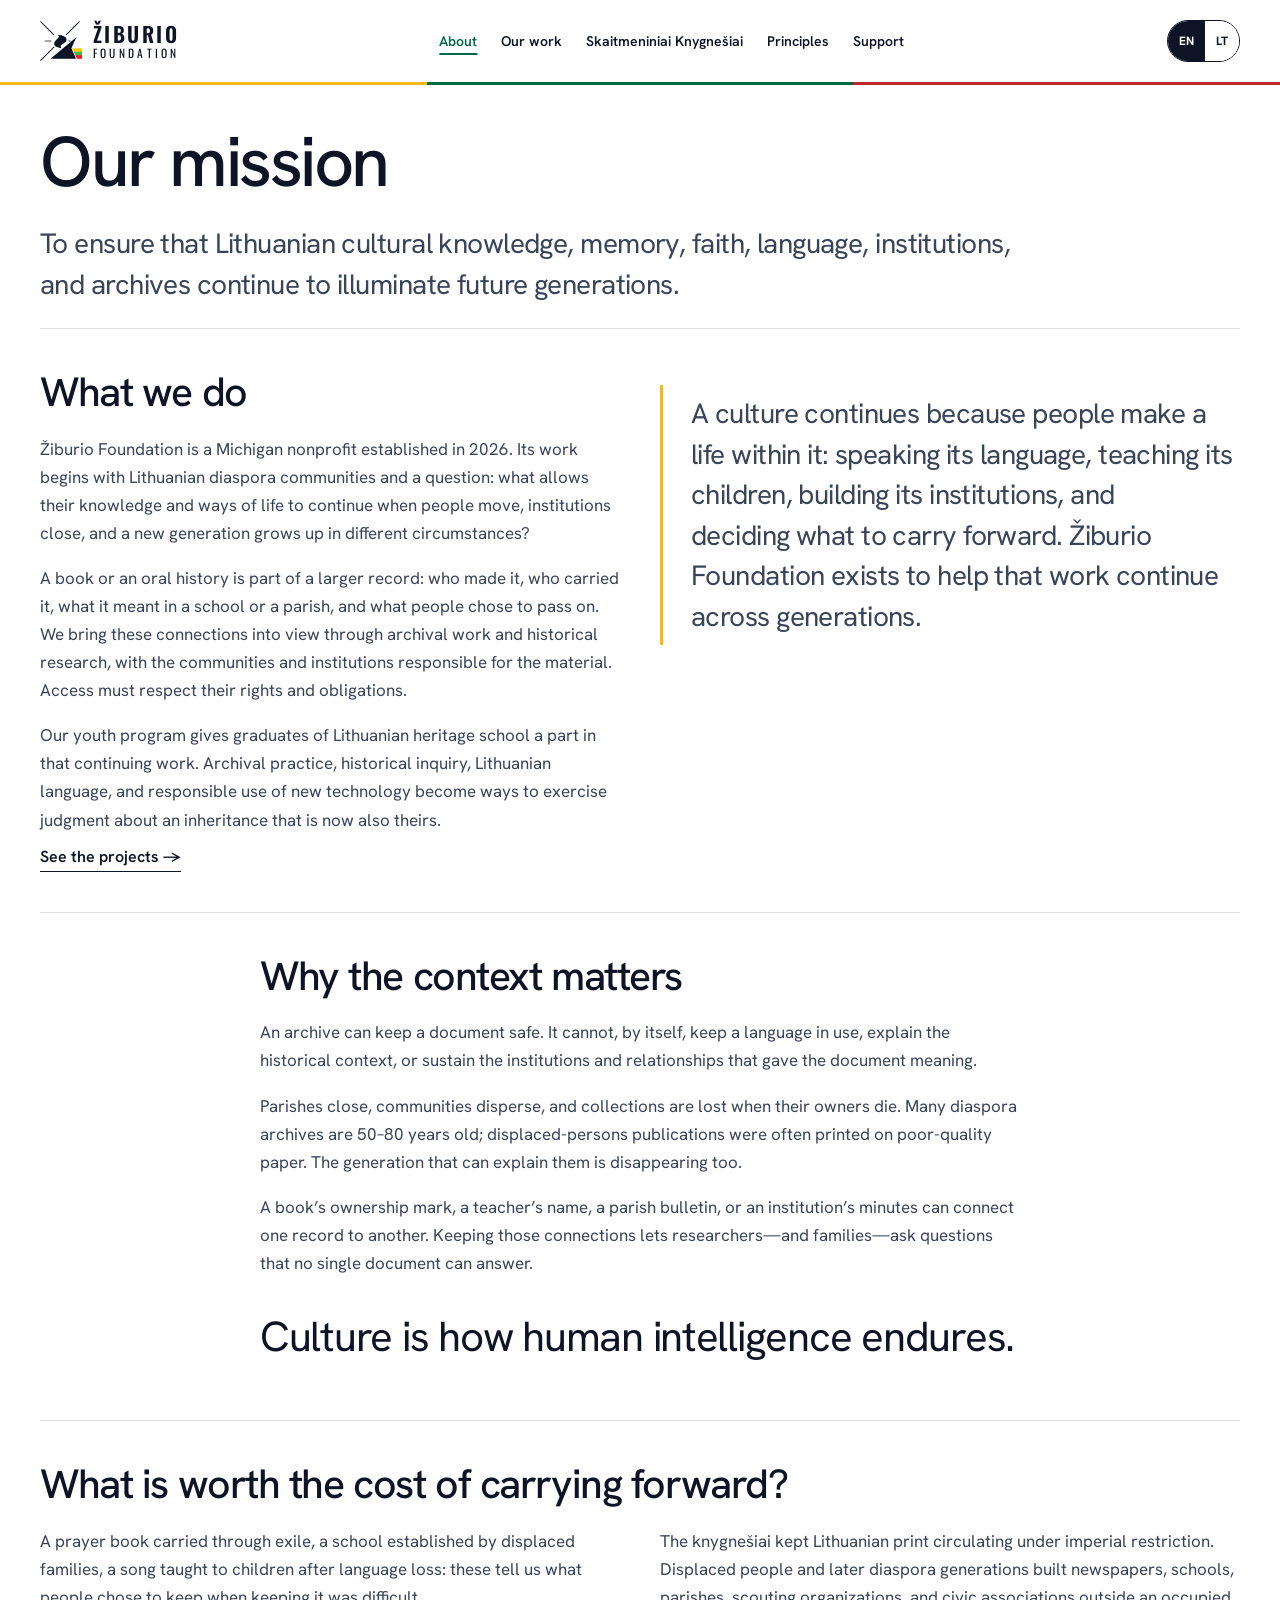
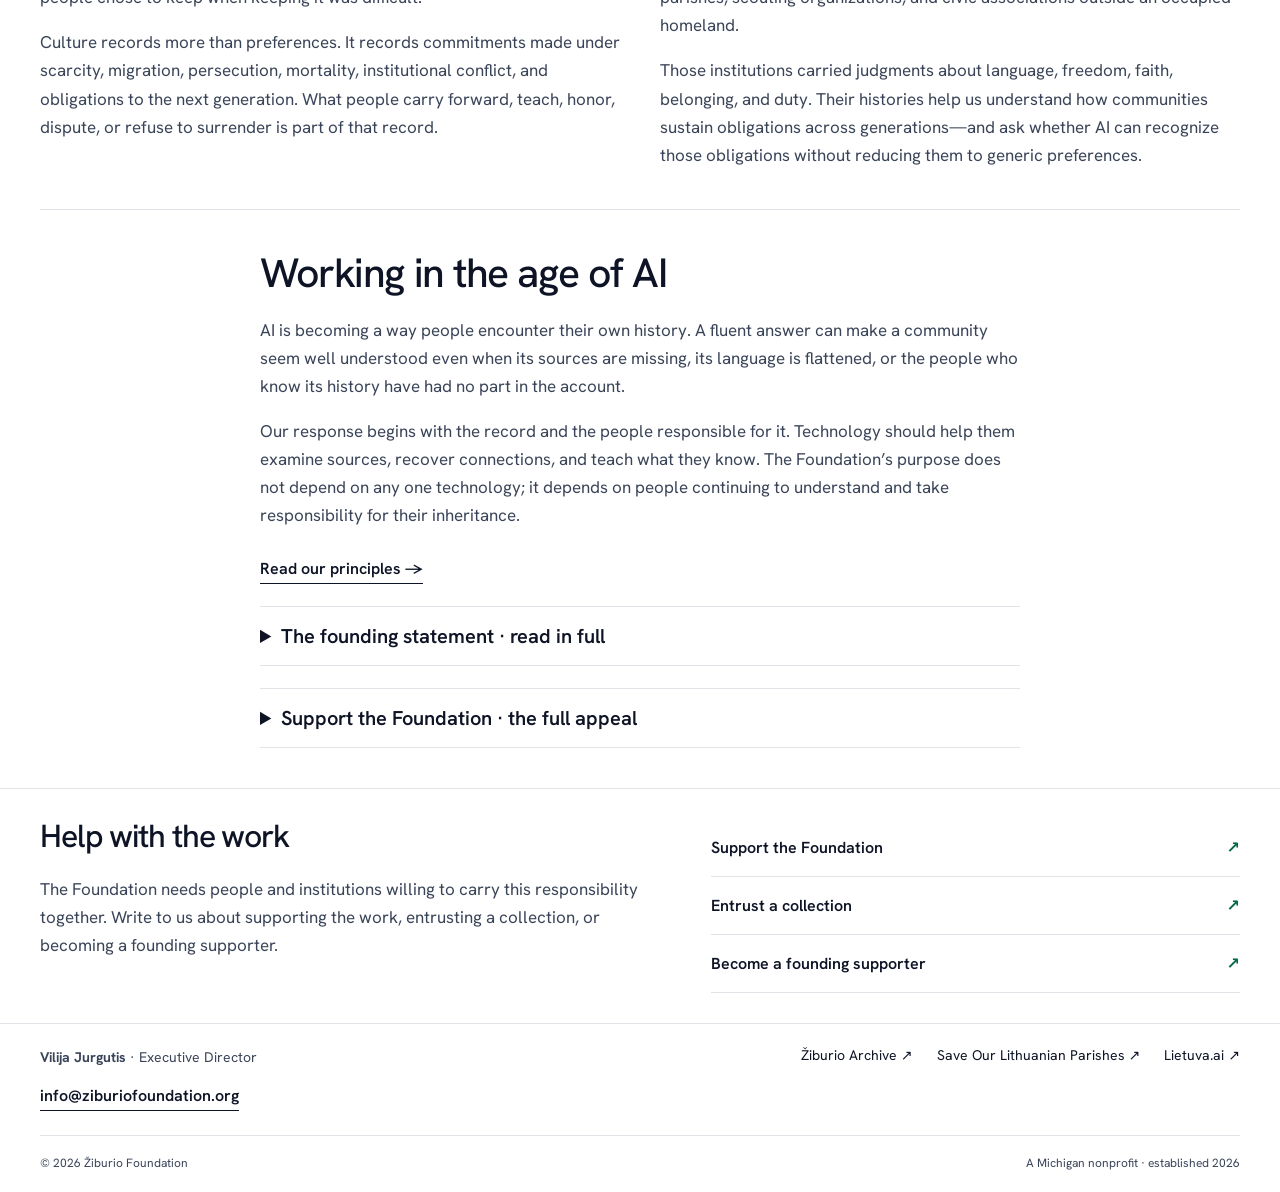
==== commit 9fd3f700: "Lead About page with the Foundation mission" ====
--- a/about.html
+++ b/about.html
@@ -27,18 +27,18 @@
 <main id="main">
 <div class="tricolour" aria-hidden="true"></div>
 <div class="wrap">
-<header class="page-head"><h1><x-en>About the Foundation</x-en><x-lt>Apie fondą</x-lt></h1>
-<x-en><p class="lead">A culture continues because people make a life within it: speaking its language, teaching its children, building its institutions, and deciding what to carry forward. Žiburio Foundation exists to help that work continue across generations.</p></x-en>
-<x-lt><p class="lead">Tautos atmintis — ne istorija ir ne archyvas. Tai gyvas ryšių tinklas, jungiantis žmones, vietas, įvykius ir tekstus per laiką.</p></x-lt></header>
+<header class="page-head"><h1><x-en>Our mission</x-en><x-lt>Misija</x-lt></h1>
+<x-en><p class="lead">To ensure that Lithuanian cultural knowledge, memory, faith, language, institutions, and archives continue to illuminate future generations.</p></x-en>
+<x-lt><p class="lead">Užtikrinti, kad lietuvių žinios, atmintis, tikėjimas, kalba, institucijos ir archyvai ir toliau šviestų ateities kartoms.</p></x-lt></header>
 <section id="about" class="story-grid section rule">
 <div><h2><x-en>What we do</x-en><x-lt>Fondas</x-lt></h2>
 <x-en><p>Žiburio Foundation is a Michigan nonprofit established in 2026. Its work begins with Lithuanian diaspora communities and a question: what allows their knowledge and ways of life to continue when people move, institutions close, and a new generation grows up in different circumstances?</p><p>A book or an oral history is part of a larger record: who made it, who carried it, what it meant in a school or a parish, and what people chose to pass on. We bring these connections into view through archival work and historical research, with the communities and institutions responsible for the material. Access must respect their rights and obligations.</p><p>Our youth program gives graduates of Lithuanian heritage school a part in that continuing work. Archival practice, historical inquiry, Lithuanian language, and responsible use of new technology become ways to exercise judgment about an inheritance that is now also theirs.</p></x-en>
 <x-lt><p>Žiburio Fondas – 2026 m. Mičigane įsteigta ne pelno siekianti organizacija. Saugo, skaitmenina ir aprašo Lietuvos diasporos archyvus, leidinius, sakytinę istoriją ir kitas kultūros vertybes.</p><p>Mokome jaunimą archyvų darbo, istorinių tyrimų, lietuvių kalbos ir atsakingo naujųjų technologijų naudojimo, bendradarbiaujame su mokyklomis, parapijomis, bibliotekomis ir archyvais JAV, Lietuvoje ir visame pasaulyje.</p><p>Didelė lietuvių išeivijos atminties dalis tebėra išsibarsčiusi po įvairius archyvus. Todėl šaltinius ne tik skaitmeniname, bet ir aprašome bei jungiame tarpusavyje, kad matytųsi žmonių, vietų, organizacijų ir įvykių ryšiai.</p></x-lt>
 <a class="text-link" href="work.html"><x-en>See the projects</x-en><x-lt>Mūsų darbai</x-lt> →</a>
 </div>
-<aside class="mission"><p class="eyebrow"><x-en>Our mission</x-en><x-lt>Misija</x-lt></p>
-<x-en><p class="lead">To ensure that Lithuanian cultural knowledge, memory, faith, language, institutions, and archives continue to illuminate future generations.</p></x-en>
-<x-lt><p class="lead">Užtikrinti, kad lietuvių žinios, atmintis, tikėjimas, kalba, institucijos ir archyvai ir toliau šviestų ateities kartoms.</p></x-lt>
+<aside class="mission">
+<x-en><p class="lead">A culture continues because people make a life within it: speaking its language, teaching its children, building its institutions, and deciding what to carry forward. Žiburio Foundation exists to help that work continue across generations.</p></x-en>
+<x-lt><p class="lead">Tautos atmintis — ne istorija ir ne archyvas. Tai gyvas ryšių tinklas, jungiantis žmones, vietas, įvykius ir tekstus per laiką.</p></x-lt>
 </aside></section>
 <section id="purpose" class="section rule">
 <div class="reading"><h2><x-en>Why the context matters</x-en><x-lt>Grėsmė</x-lt></h2>
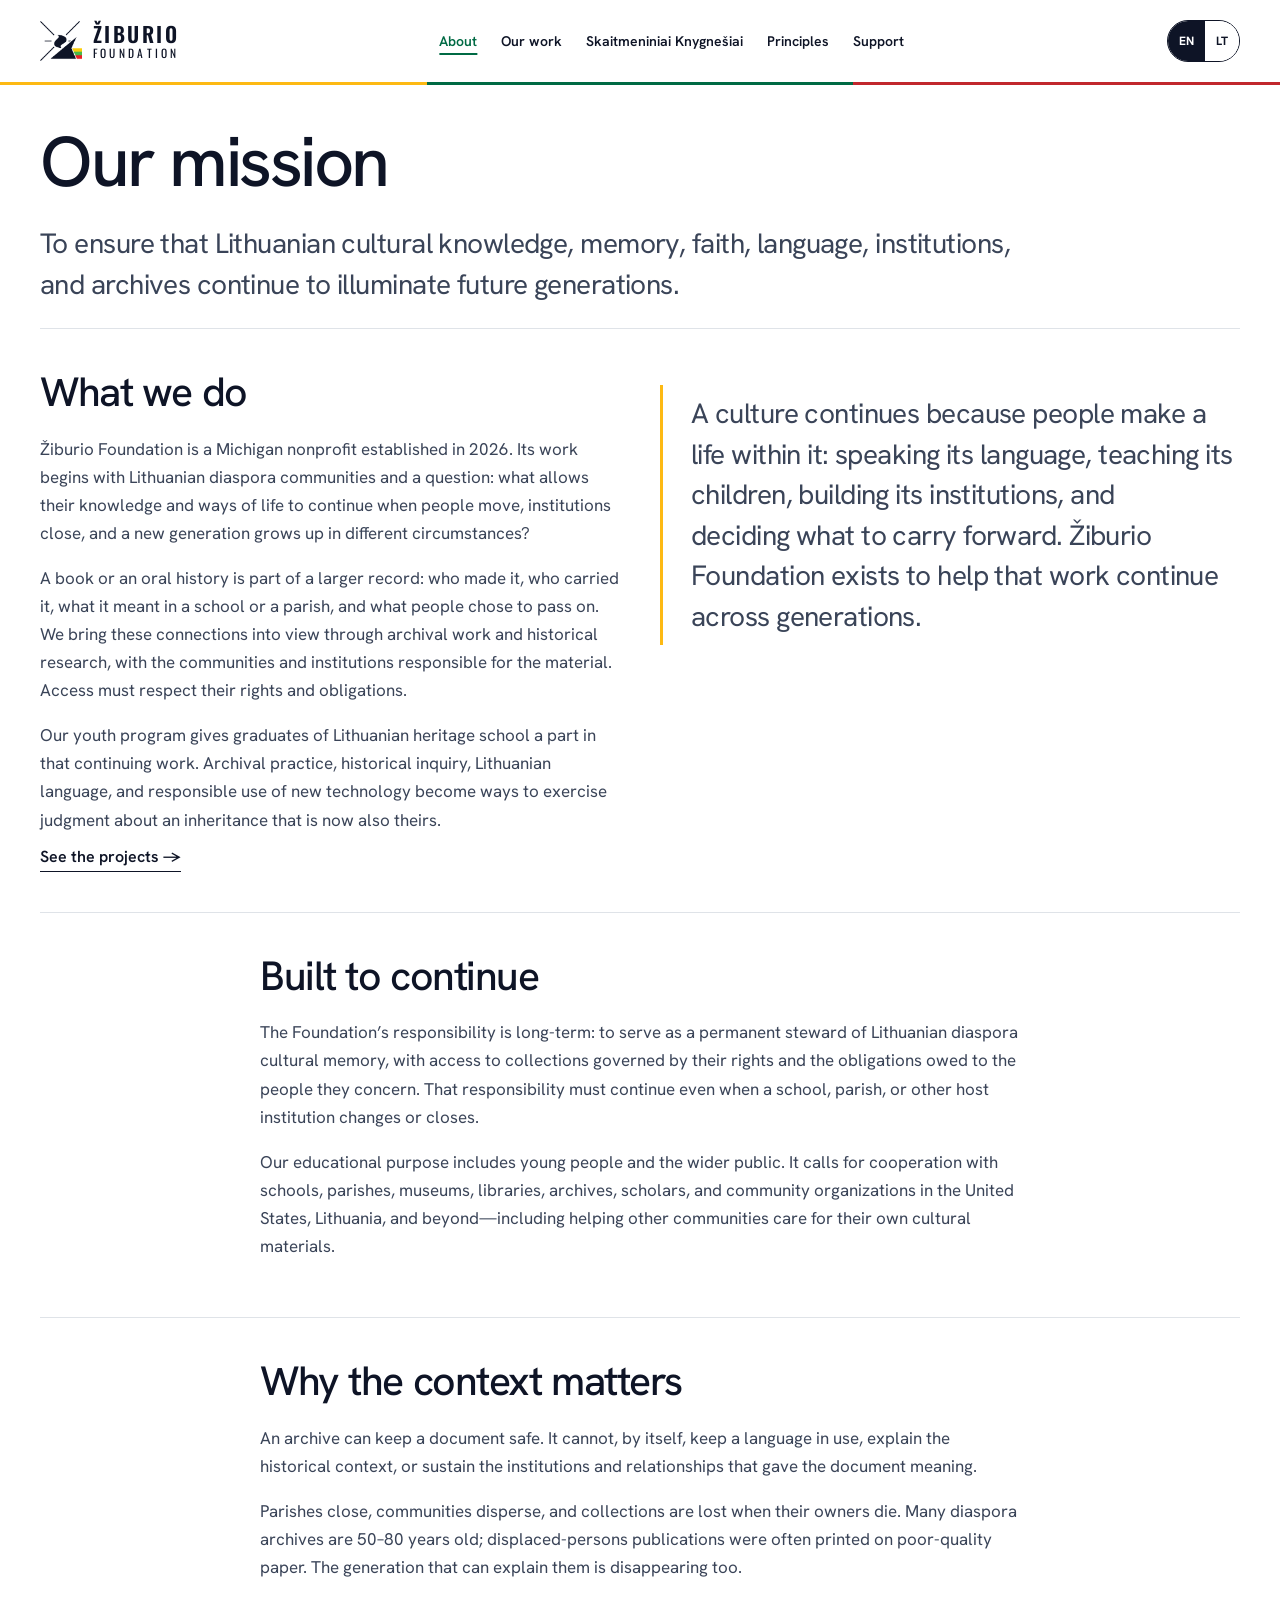
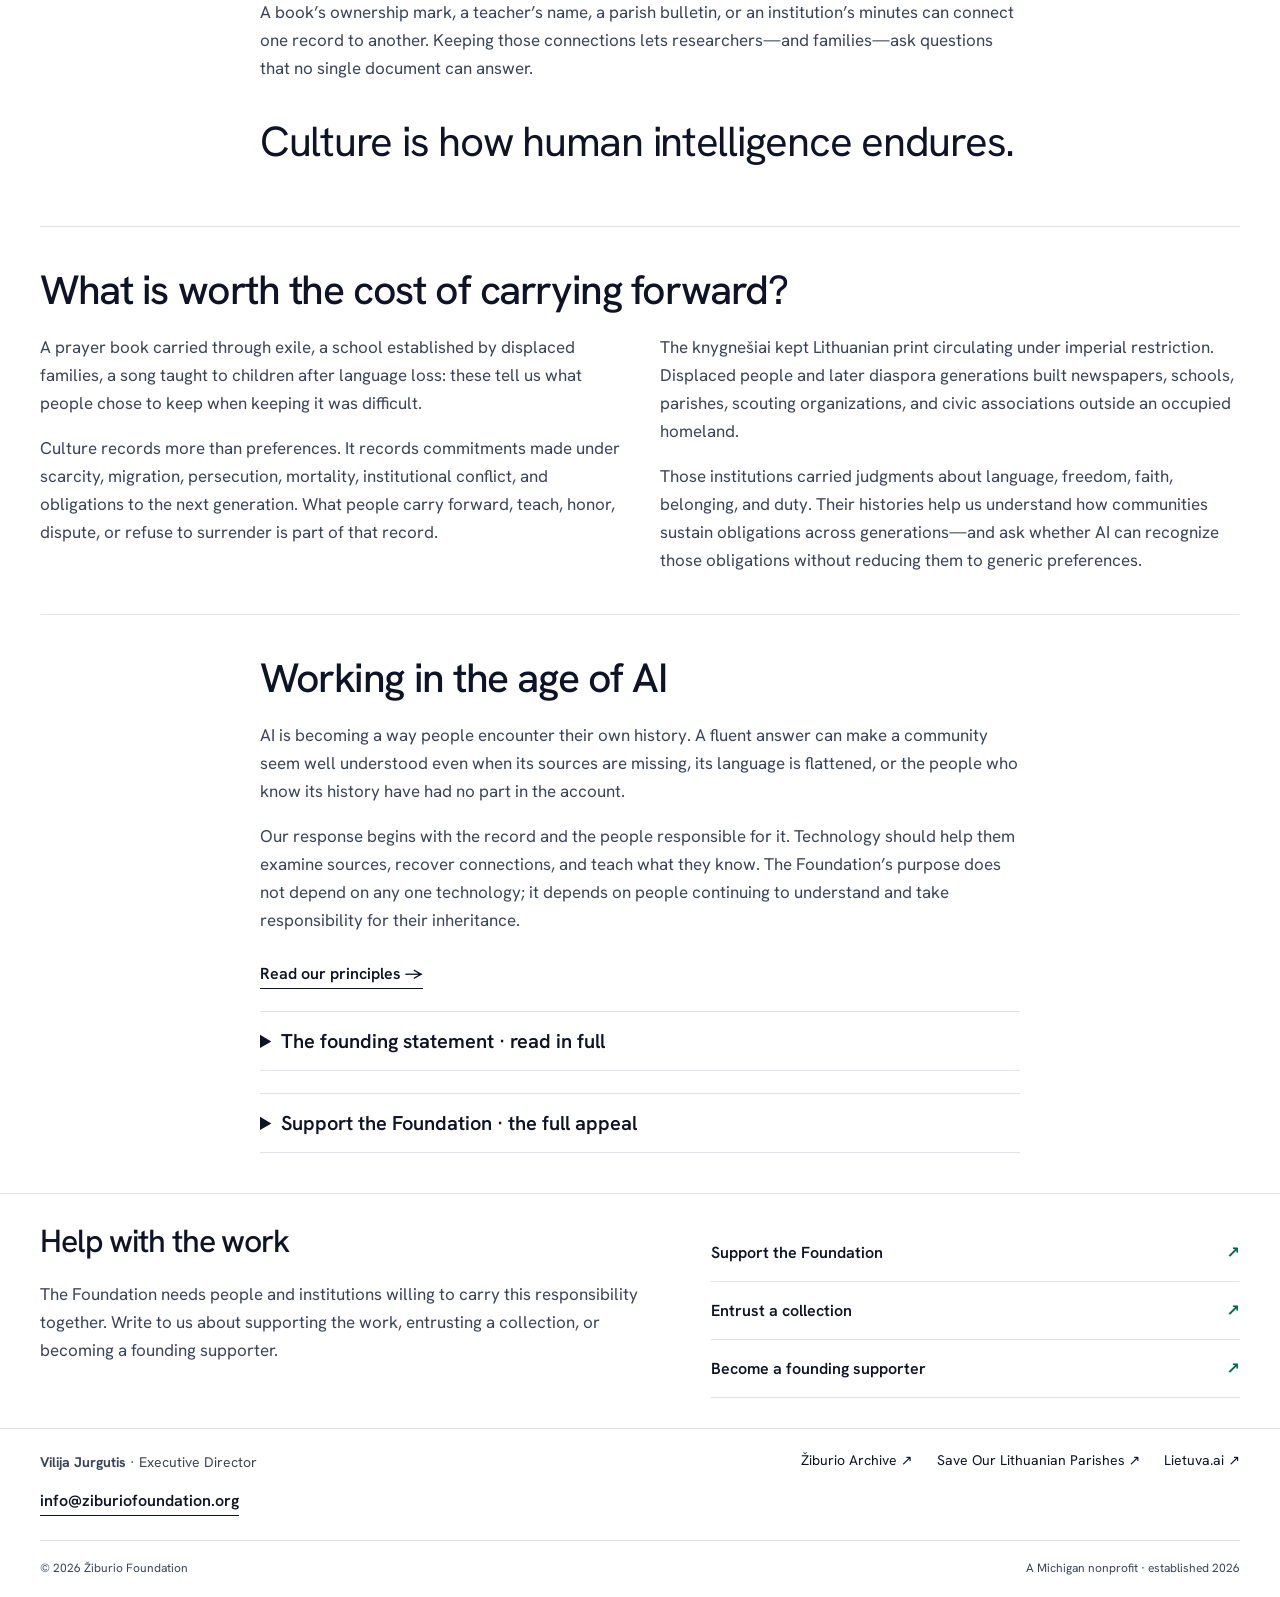
==== commit c6f7af51: "Cover incorporation purposes and responsible technology on public pages" ====
--- a/about.html
+++ b/about.html
@@ -40,6 +40,11 @@
 <x-en><p class="lead">A culture continues because people make a life within it: speaking its language, teaching its children, building its institutions, and deciding what to carry forward. Žiburio Foundation exists to help that work continue across generations.</p></x-en>
 <x-lt><p class="lead">Tautos atmintis — ne istorija ir ne archyvas. Tai gyvas ryšių tinklas, jungiantis žmones, vietas, įvykius ir tekstus per laiką.</p></x-lt>
 </aside></section>
+<section id="continuity" class="section rule">
+<div class="reading"><h2><x-en>Built to continue</x-en><x-lt>Kad darbas tęstųsi</x-lt></h2>
+<x-en><p>The Foundation’s responsibility is long-term: to serve as a permanent steward of Lithuanian diaspora cultural memory, with access to collections governed by their rights and the obligations owed to the people they concern. That responsibility must continue even when a school, parish, or other host institution changes or closes.</p><p>Our educational purpose includes young people and the wider public. It calls for cooperation with schools, parishes, museums, libraries, archives, scholars, and community organizations in the United States, Lithuania, and beyond—including helping other communities care for their own cultural materials.</p></x-en>
+<x-lt><p>Fondo atsakomybė ilgalaikė: būti nuolatiniu lietuvių diasporos kultūrinės atminties globėju. Prieiga prie rinkinių turi atitikti su jais susijusias teises ir įsipareigojimus žmonėms, kuriuos jie liečia. Ši atsakomybė turi tęstis ir mokyklai, parapijai ar kitai darbą priimančiai įstaigai pasikeitus arba užsidarius.</p><p>Fondo švietimo paskirtis apima jaunimą ir plačiąją visuomenę. Ji numato bendradarbiavimą su mokyklomis, parapijomis, muziejais, bibliotekomis, archyvais, mokslininkais ir bendruomenių organizacijomis JAV, Lietuvoje ir kitur, taip pat pagalbą kitoms bendruomenėms rūpinantis savo kultūros šaltiniais.</p></x-lt>
+</div></section>
 <section id="purpose" class="section rule">
 <div class="reading"><h2><x-en>Why the context matters</x-en><x-lt>Grėsmė</x-lt></h2>
 <x-en><p>An archive can keep a document safe. It cannot, by itself, keep a language in use, explain the historical context, or sustain the institutions and relationships that gave the document meaning.</p><p>Parishes close, communities disperse, and collections are lost when their owners die. Many diaspora archives are 50–80 years old; displaced-persons publications were often printed on poor-quality paper. The generation that can explain them is disappearing too.</p><p>A book’s ownership mark, a teacher’s name, a parish bulletin, or an institution’s minutes can connect one record to another. Keeping those connections lets researchers—and families—ask questions that no single document can answer.</p></x-en>
--- a/site.css
+++ b/site.css
@@ -223,4 +223,8 @@
  .principle-row{padding-block:18px}.support-grid{gap:16px}
  .definitions{gap:18px;margin-top:20px}.definitions div{padding-top:14px}
 }
+.project-box{border:1px solid #C9CED6;border-top:3px solid var(--yellow);border-radius:4px;padding:28px;margin-bottom:24px;background:white}
+.project-box#archive{background:#F8F7F3}
+.project-box#research{border-top-color:var(--green)}
+@media(max-width:600px){.project-box{padding:20px 16px;margin-bottom:20px}}
 @media(prefers-reduced-motion:reduce){html{scroll-behavior:auto}.drift{animation:none}}
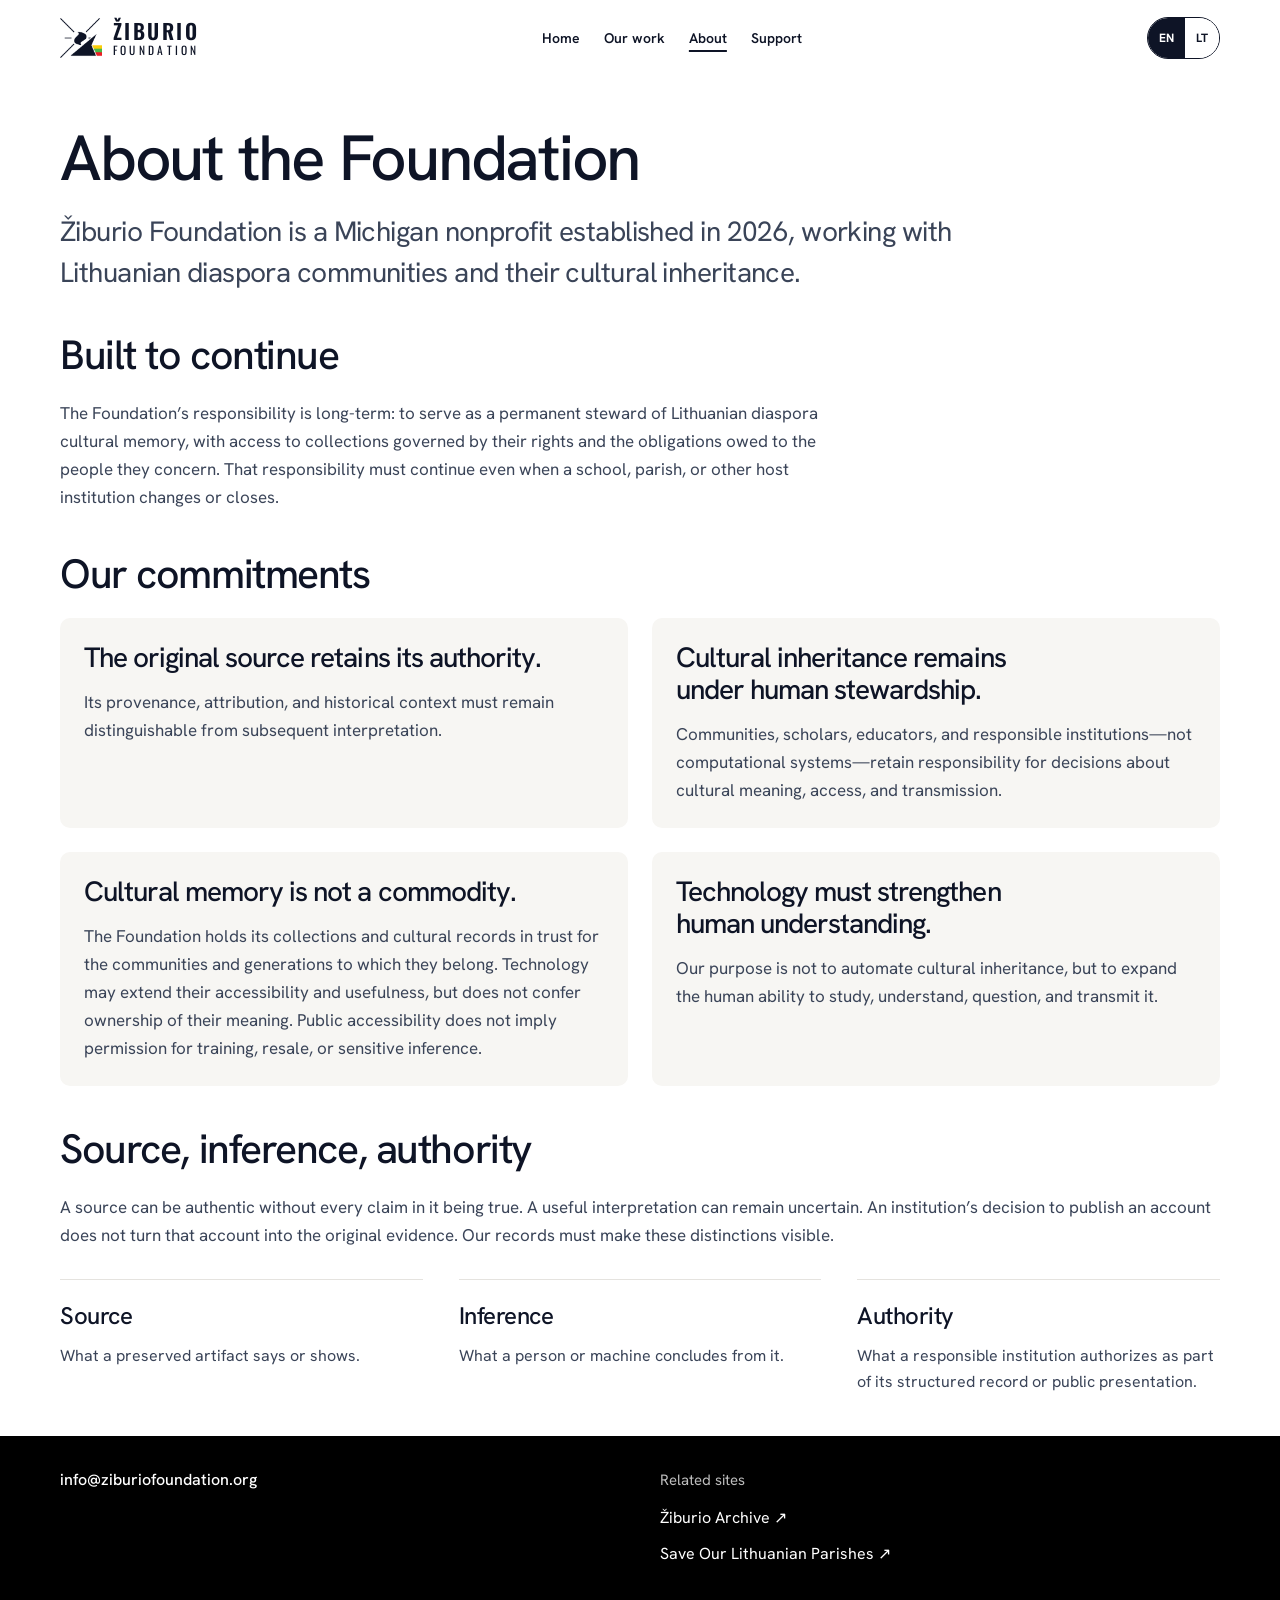
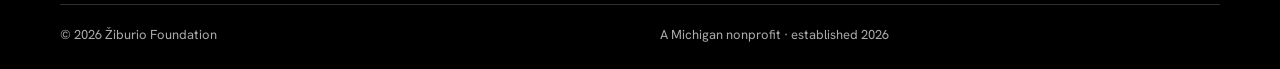
==== commit 4d4868b8: "Reconcile four-page Foundation review and preserve design history" ====
--- a/about.html
+++ b/about.html
@@ -7,88 +7,48 @@
 <title>Žiburio Foundation — About</title>
 <link rel="preconnect" href="https://fonts.googleapis.com">
 <link rel="preconnect" href="https://fonts.gstatic.com" crossorigin>
-<link rel="stylesheet" href="site.css?v=compact-technology-5">
+<link rel="stylesheet" href="site.css?v=focused-43">
 <script defer src="site.js"></script>
 </head>
-<body data-en-title="Žiburio Foundation — About" data-lt-title="Žiburio Fondas — Apie fondą">
+<body class="about-page" data-en-title="Žiburio Foundation — About" data-lt-title="Žiburio Fondas — Apie fondą">
 <a class="skip-link" href="#main"><x-en>Skip to content</x-en><x-lt>Pereiti prie turinio</x-lt></a>
 <header class="wrap site-header">
 <a class="brand" href="index.html" aria-label="Žiburio Foundation home" data-en="Žiburio Foundation home" data-lt="Žiburio Fondas pradžia"><img src="assets/mark.png" alt="" width="40" height="40"><span class="wordmark"><span class="wm1">Žiburio</span><span class="wm2"><x-en>Foundation</x-en><x-lt><span class="wm-lt" aria-hidden="true"><span>F</span><span>O</span><span>N</span><span>D</span><span>A</span><span>S</span></span></x-lt></span></span></a>
 <nav class="site-nav" id="site-nav" aria-label="Primary" data-en="Primary" data-lt="Pagrindinis meniu">
+<a href="index.html"><x-en>Home</x-en><x-lt>Pradžia</x-lt></a>
+<a href="work.html"><x-en>Our work</x-en><x-lt>Mūsų darbai</x-lt></a>
 <a href="about.html" aria-current="page"><x-en>About</x-en><x-lt>Apie</x-lt></a>
-<a href="work.html"><x-en>Our work</x-en><x-lt>Mūsų darbai</x-lt></a>
-<a href="skaitmeniniai-knygnesiai.html"><x-en>Skaitmeniniai Knygnešiai</x-en><x-lt>Skaitmeniniai knygnešiai</x-lt></a>
-<a href="principles.html"><x-en>Principles</x-en><x-lt>Principai</x-lt></a>
-<a href="#support"><x-en>Support</x-en><x-lt>Parama</x-lt></a>
+<a href="support.html"><x-en>Support</x-en><x-lt>Parama</x-lt></a>
 </nav>
 <div class="header-tools"><div class="lang-switch" role="group" aria-label="Language" data-en="Language" data-lt="Kalba"><button type="button" class="langbtn" data-l="en" onclick="setLang('en')" aria-pressed="true" aria-label="English">EN</button><button type="button" class="langbtn" data-l="lt" onclick="setLang('lt')" aria-pressed="false" aria-label="Lietuvių">LT</button></div>
 <button class="menu-button" type="button" aria-controls="site-nav" aria-expanded="true"><x-en>Menu</x-en><x-lt>Meniu</x-lt></button></div>
 </header>
-<main id="main">
-<div class="tricolour" aria-hidden="true"></div>
-<div class="wrap">
-<header class="page-head"><h1><x-en>Our mission</x-en><x-lt>Misija</x-lt></h1>
-<x-en><p class="lead">To ensure that Lithuanian cultural knowledge, memory, faith, language, institutions, and archives continue to illuminate future generations.</p></x-en>
-<x-lt><p class="lead">Užtikrinti, kad lietuvių žinios, atmintis, tikėjimas, kalba, institucijos ir archyvai ir toliau šviestų ateities kartoms.</p></x-lt></header>
-<section id="about" class="story-grid section rule">
-<div><h2><x-en>What we do</x-en><x-lt>Fondas</x-lt></h2>
-<x-en><p>Žiburio Foundation is a Michigan nonprofit established in 2026. Its work begins with Lithuanian diaspora communities and a question: what allows their knowledge and ways of life to continue when people move, institutions close, and a new generation grows up in different circumstances?</p><p>A book or an oral history is part of a larger record: who made it, who carried it, what it meant in a school or a parish, and what people chose to pass on. We bring these connections into view through archival work and historical research, with the communities and institutions responsible for the material. Access must respect their rights and obligations.</p><p>Our youth program gives graduates of Lithuanian heritage school a part in that continuing work. Archival practice, historical inquiry, Lithuanian language, and responsible use of new technology become ways to exercise judgment about an inheritance that is now also theirs.</p></x-en>
-<x-lt><p>Žiburio Fondas – 2026 m. Mičigane įsteigta ne pelno siekianti organizacija. Saugo, skaitmenina ir aprašo Lietuvos diasporos archyvus, leidinius, sakytinę istoriją ir kitas kultūros vertybes.</p><p>Mokome jaunimą archyvų darbo, istorinių tyrimų, lietuvių kalbos ir atsakingo naujųjų technologijų naudojimo, bendradarbiaujame su mokyklomis, parapijomis, bibliotekomis ir archyvais JAV, Lietuvoje ir visame pasaulyje.</p><p>Didelė lietuvių išeivijos atminties dalis tebėra išsibarsčiusi po įvairius archyvus. Todėl šaltinius ne tik skaitmeniname, bet ir aprašome bei jungiame tarpusavyje, kad matytųsi žmonių, vietų, organizacijų ir įvykių ryšiai.</p></x-lt>
-<a class="text-link" href="work.html"><x-en>See the projects</x-en><x-lt>Mūsų darbai</x-lt> →</a>
+<main id="main"><div class="wrap">
+<header class="page-head"><h1><x-en>About the Foundation</x-en><x-lt>Apie Fondą</x-lt></h1><p class="lead"><x-en>Žiburio Foundation is a Michigan nonprofit established in 2026, working with Lithuanian diaspora communities and their cultural inheritance.</x-en><x-lt>Žiburio Fondas — 2026 m. Mičigane įsteigta ne pelno siekianti organizacija, dirbanti su lietuvių diasporos bendruomenėmis ir jų kultūriniu paveldu.</x-lt></p></header>
+<section class="section reading"><h2><x-en>Built to continue</x-en><x-lt>Kad darbas tęstųsi</x-lt></h2><p><x-en>The Foundation’s responsibility is long-term: to serve as a permanent steward of Lithuanian diaspora cultural memory, with access to collections governed by their rights and the obligations owed to the people they concern. That responsibility must continue even when a school, parish, or other host institution changes or closes.</x-en><x-lt>Fondo atsakomybė ilgalaikė: būti nuolatiniu lietuvių diasporos kultūrinės atminties globėju. Prieiga prie rinkinių turi atitikti su jais susijusias teises ir įsipareigojimus žmonėms, kuriuos jie liečia. Ši atsakomybė turi tęstis ir mokyklai, parapijai ar kitai darbą priimančiai įstaigai pasikeitus arba užsidarius.</x-lt></p></section>
+<section class="section"><h2><x-en>Our commitments</x-en><x-lt>Mūsų principai</x-lt></h2>
+<div id="principles" class="principle-list">
+<div class="principle-row"><h2><x-en>The original source retains its authority.</x-en><x-lt>Šaltinis išlaiko savo galią.</x-lt></h2><p><x-en>Its provenance, attribution, and historical context must remain distinguishable from subsequent interpretation.</x-en><x-lt>Jo kilmė, autorystė ir istorinis kontekstas turi likti atskiriami nuo vėlesnio aiškinimo.</x-lt></p></div>
+<div class="principle-row"><h2><x-en>Cultural inheritance remains under human stewardship.</x-en><x-lt>Paveldas lieka žmonių rankose.</x-lt></h2><p><x-en>Communities, scholars, educators, and responsible institutions—not computational systems—retain responsibility for decisions about cultural meaning, access, and transmission.</x-en><x-lt>Bendruomenės, tyrėjai, mokytojai ir atsakingos įstaigos — ne skaičiavimo sistemos — sprendžia, ką šaltinis reiškia, kam jis prieinamas ir kaip perduodamas.</x-lt></p></div>
+<div class="principle-row"><h2><x-en>Cultural memory is not a commodity.</x-en><x-lt>Atmintis nėra prekė.</x-lt></h2><p><x-en>The Foundation holds its collections and cultural records in trust for the communities and generations to which they belong. Technology may extend their accessibility and usefulness, but does not confer ownership of their meaning. Public accessibility does not imply permission for training, resale, or sensitive inference.</x-en><x-lt>Fondas saugo rinkinius ir įrašus, patikėtus tų bendruomenių ir kartų, kurioms jie priklauso. Technologija gali praplėsti jų prieinamumą, bet nesuteikia nuosavybės jų prasmei. Viešas prieinamumas nėra leidimas mokyti modelius, perparduoti ar daryti jautrias išvadas.</x-lt></p></div>
+<div class="principle-row"><h2><x-en>Technology must strengthen human understanding.</x-en><x-lt>Technologija turi stiprinti žmogaus supratimą.</x-lt></h2><p><x-en>Our purpose is not to automate cultural inheritance, but to expand the human ability to study, understand, question, and transmit it.</x-en><x-lt>Mūsų tikslas — ne automatizuoti paveldo perdavimą, bet praplėsti žmogaus gebėjimą jį tirti, suprasti, klausti ir perduoti.</x-lt></p></div>
 </div>
-<aside class="mission">
-<x-en><p class="lead">A culture continues because people make a life within it: speaking its language, teaching its children, building its institutions, and deciding what to carry forward. Žiburio Foundation exists to help that work continue across generations.</p></x-en>
-<x-lt><p class="lead">Tautos atmintis — ne istorija ir ne archyvas. Tai gyvas ryšių tinklas, jungiantis žmones, vietas, įvykius ir tekstus per laiką.</p></x-lt>
-</aside></section>
-<section id="continuity" class="section rule">
-<div class="reading"><h2><x-en>Built to continue</x-en><x-lt>Kad darbas tęstųsi</x-lt></h2>
-<x-en><p>The Foundation’s responsibility is long-term: to serve as a permanent steward of Lithuanian diaspora cultural memory, with access to collections governed by their rights and the obligations owed to the people they concern. That responsibility must continue even when a school, parish, or other host institution changes or closes.</p><p>Our educational purpose includes young people and the wider public. It calls for cooperation with schools, parishes, museums, libraries, archives, scholars, and community organizations in the United States, Lithuania, and beyond—including helping other communities care for their own cultural materials.</p></x-en>
-<x-lt><p>Fondo atsakomybė ilgalaikė: būti nuolatiniu lietuvių diasporos kultūrinės atminties globėju. Prieiga prie rinkinių turi atitikti su jais susijusias teises ir įsipareigojimus žmonėms, kuriuos jie liečia. Ši atsakomybė turi tęstis ir mokyklai, parapijai ar kitai darbą priimančiai įstaigai pasikeitus arba užsidarius.</p><p>Fondo švietimo paskirtis apima jaunimą ir plačiąją visuomenę. Ji numato bendradarbiavimą su mokyklomis, parapijomis, muziejais, bibliotekomis, archyvais, mokslininkais ir bendruomenių organizacijomis JAV, Lietuvoje ir kitur, taip pat pagalbą kitoms bendruomenėms rūpinantis savo kultūros šaltiniais.</p></x-lt>
-</div></section>
-<section id="purpose" class="section rule">
-<div class="reading"><h2><x-en>Why the context matters</x-en><x-lt>Grėsmė</x-lt></h2>
-<x-en><p>An archive can keep a document safe. It cannot, by itself, keep a language in use, explain the historical context, or sustain the institutions and relationships that gave the document meaning.</p><p>Parishes close, communities disperse, and collections are lost when their owners die. Many diaspora archives are 50–80 years old; displaced-persons publications were often printed on poor-quality paper. The generation that can explain them is disappearing too.</p><p>A book’s ownership mark, a teacher’s name, a parish bulletin, or an institution’s minutes can connect one record to another. Keeping those connections lets researchers—and families—ask questions that no single document can answer.</p></x-en>
-<x-lt><p>Uždaromos parapijos, išsisklaido bendruomenės, o po savininkų mirties knygos ir archyvai prarandami. Kartu su fiziniais objektais nyksta jų kontekstas – žinios apie tai, kas juos kūrė, kam jie buvo svarbūs.</p><p>Didelė dalis archyvų yra 50–80 metų senumo, DP leidiniai spausdinti prasta kokybe. Kartu nyksta karta, galėjusi paaiškinti kontekstą. Fiksuojame ne tik objektus, bet ir jų istoriją – kol dar įmanoma.</p><p>Archyvas gali išsaugoti dokumentą. Bet jis pats neišsaugo nei kalbos, kuria dokumentas skaitomas, nei konteksto, kuriuo jis suprantamas, nei įstaigų ir ryšių, kurie jam davė prasmę. Visa tai taip pat turi būti perduota.</p><p>Tai – struktūruotos atminties kūrimas: objektai siejami su jų kilme, istoriniu kontekstu, žmonėmis ir įvykiais, atkuriant tęstinę, gyvą kultūrinę sistemą, kuri gali būti perduodama toliau.</p></x-lt>
-<p class="pullquote"><x-en>Culture is how human intelligence endures.</x-en><x-lt>Tikslas nėra tik išsaugoti knygas. Tikslas – išsaugoti jų reikšmę.</x-lt></p>
-</div></section>
-<section id="carry" class="section rule">
-<h2><x-en>What is worth the cost of carrying forward?</x-en><x-lt>Kas verta, kad būtų nešama toliau?</x-lt></h2>
-<div class="story-grid">
-<div><x-en><p>A prayer book carried through exile, a school established by displaced families, a song taught to children after language loss: these tell us what people chose to keep when keeping it was difficult.</p><p>Culture records more than preferences. It records commitments made under scarcity, migration, persecution, mortality, institutional conflict, and obligations to the next generation. What people carry forward, teach, honor, dispute, or refuse to surrender is part of that record.</p></x-en>
-<x-lt><p>Tautos atmintis buvo nešama. Rankomis. Per sienas. Per parapijas. Per žmones. Per šeimas. Per mokyklas. Per vaikus.</p><p>Istoriniai knygnešiai nešė knygas per sienas ir draudimus, kad lietuvių kalba ir kultūra neišnyktų. Šiandien grėsmė kyla ne iš draudimo, o iš parapijų uždarymo, kartos pamiršimo ir knygų išmetimo po savininkų mirties.</p><p>Nešė ją knygnešiai, uždraudus lietuvišką spaudą. Nešė mokytojai DP stovyklose, netekus valstybės. Nešė tėvai ir parapijos Detroite — statydami mokyklas, chorus, skautų draugoves, leidyklas.</p><p>Knygnešiai nesaugojo — nešė. Tremtinių karta neistorino — atstatė.</p></x-lt></div>
-<div><x-en><p>The knygnešiai kept Lithuanian print circulating under imperial restriction. Displaced people and later diaspora generations built newspapers, schools, parishes, scouting organizations, and civic associations outside an occupied homeland.</p><p>Those institutions carried judgments about language, freedom, faith, belonging, and duty. Their histories help us understand how communities sustain obligations across generations—and ask whether AI can recognize those obligations without reducing them to generic preferences.</p></x-en>
-<x-lt><p>Be Valančiaus parapijų tinklo — nebūtų knygnešių. Be knygnešių — nebūtų raštingos tautos, kuri 1918 m. atkūrė valstybę. Be tos valstybės mokytojų — nebūtų DP stovyklų mokyklų. Be DP mokyklų — nebūtų Detroito „Žiburio“.</p><p>Kiekviena grandis laikė tą, kuri ėjo po jos. Nė vienas daiktas neneša viso pasakojimo: knygos įrašas, mokytojo vardas, parapijos biuletenis, vaiko dalyvavimas, įstaigos sprendimas.</p><p>Istoriniai knygnešiai saugojo lietuvišką žodį. Šiandien turime išsaugoti lietuvišką atmintį. Ji bus išsaugota tik tada, kai bus ir perduota — per jaunimą.</p></x-lt></div>
-</div></section>
-<section id="why" class="section rule">
-<div class="reading"><h2><x-en>Working in the age of AI</x-en><x-lt>Klausimas, kurio neapeisime</x-lt></h2>
-<x-en><p>AI is becoming a way people encounter their own history. A fluent answer can make a community seem well understood even when its sources are missing, its language is flattened, or the people who know its history have had no part in the account.</p><p>Our response begins with the record and the people responsible for it. Technology should help them examine sources, recover connections, and teach what they know. The Foundation’s purpose does not depend on any one technology; it depends on people continuing to understand and take responsibility for their inheritance.</p></x-en>
-<x-lt><p>Dirbtinis intelektas vis labiau tarpininkauja tarp žmogaus ir jo tautos atminties. Kaip užtikrinti, kad šaltinis liktų matomas, o atsakomybė – žmogaus rankose?</p></x-lt>
-<a class="text-link" href="principles.html"><x-en>Read our principles</x-en><x-lt>Principai</x-lt> →</a>
-<details class="detail-note"><summary><x-en>The founding statement · read in full</x-en><x-lt>Steigimo žodis</x-lt></summary>
-<div class="reading"><x-en><p class="lead">Our work begins with Lithuanian cultural memory. The questions it addresses are universal.</p><p>Every generation inherits more than the knowledge it can acquire for itself. It inherits languages, institutions, traditions, relationships, and ways of understanding the world that have developed over centuries.</p><p>This accumulated inheritance makes human civilization possible.</p><p>But inheritance is never automatic. It depends on people willing to preserve what came before them, understand its meaning, and carry it into circumstances their predecessors could not have imagined.</p><p>Lithuanian history offers an extraordinary example of this responsibility. Across occupation, displacement, and generations of life beyond the homeland, cultural continuity was sustained through the deliberate work of individuals and communities.</p><p>Today, artificial intelligence is transforming the ways knowledge is produced, encountered, and transmitted. This makes the preservation of authentic cultural sources, their contexts, and the human institutions responsible for them more important—not less.</p><p>Žiburio Foundation was established on the conviction that cultural memory is essential infrastructure for human intelligence and that responsibility for its future must remain in human hands.</p></x-en><x-lt><p class="lead">Mūsų darbas prasideda nuo lietuviškos atminties. Klausimai, kuriuos jis kelia, yra visų.</p><p>Be kalbos nėra tautos.</p><p>Tautos atmintis — ne istorija ir ne archyvas. Tai gyvas ryšių tinklas, jungiantis žmones, vietas, įvykius ir tekstus per laiką.</p><p>Kiekviena karta paveldi daugiau, negu pati gali sužinoti: kalbą, įstaigas, papročius, ryšius ir mąstymo būdus, kuriuos sudėjo šimtmečiai. Tas paveldas nepereina savaime. Jis pereina tik per žmones, kurie ryžtasi jį išsaugoti, suprasti ir nunešti toliau.</p><p>Lietuvos istorija tai liudija. Per okupacijas, tremtį ir gyvenimą svetur tęstinumą laikė sąmoningas žmonių ir bendruomenių darbas.</p><p>Šiandien dirbtinis intelektas keičia tai, kaip žinios kuriamos, randamos ir perduodamos. Todėl tikri šaltiniai, jų kontekstas ir žmonės, kurie už juos atsako, darosi svarbesni — ne mažiau svarbūs.</p><p>Žiburio Fondas įsteigtas iš įsitikinimo, kad tautos atmintis yra pamatas, o atsakomybė už jos ateitį turi likti žmogaus rankose.</p></x-lt></div>
-</details>
-<details class="detail-note" id="support-statement"><summary><x-en>Support the Foundation · the full appeal</x-en><x-lt>Parama</x-lt></summary>
-<div class="reading">
-<h3><x-en>Help build the institutions the next generation will need.</x-en><x-lt>Ateikite paremti darbo, kurį perims kita karta.</x-lt></h3>
-<x-en><p>Žiburio Foundation is a Michigan nonprofit established in 2026.</p><p>Our work depends on individuals, families, institutions, and communities who believe that cultural memory deserves careful stewardship and a future beyond any single generation.</p><p>Support helps preserve historical collections, develop public access, train young people, and build the research and educational resources needed to carry this work forward.</p><p>The work produces immediate public value: more accessible archives, more accountable historical knowledge, stronger community stewardship, and young people better able to reason from the records they inherit.</p></x-en>
-<x-lt><p>Žiburio Fondas – 2026 m. Mičigane įsteigta ne pelno siekianti organizacija.</p><p>Mūsų darbas laikosi žmonių, šeimų, įstaigų ir bendruomenių, kurie tiki, kad tautos atmintis verta rūpestingos globos ir ateities, ilgesnės už vieną kartą.</p><p>Parama padeda išsaugoti rinkinius, atverti juos viešai, ugdyti jaunimą ir sukurti tvarką, kuri šį darbą neš toliau.</p></x-lt>
-</div></details></div></section></div>
-</main>
-<section id="support" class="wrap support-section" aria-labelledby="support-title">
-<div class="support-grid">
-<div><h2 id="support-title"><x-en>Help with the work</x-en><x-lt>Kaip padėti</x-lt></h2>
-<x-en><p>The Foundation needs people and institutions willing to carry this responsibility together. Write to us about supporting the work, entrusting a collection, or becoming a founding supporter.</p></x-en>
-<x-lt><p>Parama padeda išsaugoti rinkinius, atverti juos viešai, ugdyti jaunimą ir sukurti tvarką, kuri šį darbą neš toliau.</p></x-lt></div>
-<ul class="support-options">
-<li><a href="mailto:info@ziburiofoundation.org?subject=Support%20the%20Foundation"><x-en>Support the Foundation</x-en><x-lt>Paremti</x-lt></a></li>
-<li><a href="mailto:info@ziburiofoundation.org?subject=Entrust%20a%20Collection"><x-en>Entrust a collection</x-en><x-lt>Perduoti archyvą</x-lt></a></li>
-<li><a href="mailto:info@ziburiofoundation.org?subject=Founding%20Supporter"><x-en>Become a founding supporter</x-en><x-lt>Tapti rėmėju</x-lt></a></li>
-</ul></div></section>
+</section>
+<section class="section rule">
+<h2><x-en>Source, inference, authority</x-en><x-lt>Trys dalykai niekada nesuplaukia į vieną</x-lt></h2>
+<x-en><p>A source can be authentic without every claim in it being true. A useful interpretation can remain uncertain. An institution’s decision to publish an account does not turn that account into the original evidence. Our records must make these distinctions visible.</p></x-en>
+<dl class="definitions">
+<div><dt><x-en>Source</x-en><x-lt>Šaltinis</x-lt></dt><dd><x-en>What a preserved artifact says or shows.</x-en><x-lt>Ką liudija išlikęs daiktas.</x-lt></dd></div>
+<div><dt><x-en>Inference</x-en><x-lt>Išvada</x-lt></dt><dd><x-en>What a person or machine concludes from it.</x-en><x-lt>Ką iš jo nusprendžia žmogus ar mašina.</x-lt></dd></div>
+<div><dt><x-en>Authority</x-en><x-lt>Atsakomybė</x-lt></dt><dd><x-en>What a responsible institution authorizes as part of its structured record or public presentation.</x-en><x-lt>Ką atsakinga įstaiga patvirtina kaip savo įrašą ar viešą žodį.</x-lt></dd></div>
+</dl>
+</section></div></main>
+
 <footer class="wrap site-footer">
 <div class="footer-top">
-<div><p><strong>Vilija Jurgutis</strong> · <x-en>Executive Director</x-en><x-lt>Vykdomoji direktorė</x-lt></p>
+<div class="footer-contact">
 <a class="text-link" href="mailto:info@ziburiofoundation.org">info@ziburiofoundation.org</a></div>
-<div class="footer-links"><a href="https://archyvas.ziburioltmokykla.org"><x-en>Žiburio Archive</x-en><x-lt>Žiburio archyvas</x-lt> ↗</a><a href="https://saveourlithuanianparishes.org">Save Our Lithuanian Parishes ↗</a><a href="https://lietuva.ai">Lietuva.ai ↗</a></div>
+<div class="footer-links"><p class="footer-label"><x-en>Related sites</x-en><x-lt>Susijusios svetainės</x-lt></p><a href="https://archyvas.ziburioltmokykla.org"><x-en>Žiburio Archive</x-en><x-lt>Žiburio archyvas</x-lt> ↗</a><a href="https://saveourlithuanianparishes.org">Save Our Lithuanian Parishes ↗</a></div>
 </div>
 <div class="footer-bottom"><p>© 2026 <x-en>Žiburio Foundation</x-en><x-lt>Žiburio Fondas</x-lt></p><p><x-en>A Michigan nonprofit · established 2026</x-en><x-lt>2026 m. Mičigane įsteigta ne pelno siekianti organizacija</x-lt></p></div>
 </footer>
--- a/site.css
+++ b/site.css
@@ -1,6 +1,6 @@
 @import url('https://fonts.googleapis.com/css2?family=Hanken+Grotesk:wght@400;500;600;700&family=Oswald:wght@400;500;600&display=swap');
 
-:root{--ink:#0E1426;--text:#3A4458;--muted:#5F6778;--yellow:#FDB913;--green:#006A44;--line:#DFE3E8;--paper:#FFFFFF}
+:root{--ink:#0E1426;--text:#3A4458;--muted:#5F6778;--yellow:#FDB913;--green:#0E1426;--line:#DFE3E8;--paper:#FFFFFF}
 *{box-sizing:border-box}
 html{scroll-behavior:smooth;scroll-padding-top:24px}
 body{margin:0;background:var(--paper);color:var(--ink);font-family:'Hanken Grotesk',system-ui,sans-serif;-webkit-font-smoothing:antialiased}
@@ -45,7 +45,7 @@
 .langbtn{min-height:40px;padding:0 11px;border:0;cursor:pointer;font-size:12px;font-weight:700;background:white;color:var(--ink)}
 html[lang="en"] .langbtn[data-l="en"],html[lang="lt"] .langbtn[data-l="lt"]{background:var(--ink);color:white}
 .menu-button{display:none;background:none;border:1px solid var(--line);border-radius:4px;min-height:44px;padding:8px 12px;cursor:pointer}
-.tricolour{height:3px;background:linear-gradient(to right,#FDB913 0 33.333%,#006A44 33.333% 66.666%,#C1272D 66.666% 100%)}
+.tricolour{height:3px;background:linear-gradient(to right,#FDB913 0 33.333%,#0E1426 33.333% 66.666%,#C1272D 66.666% 100%)}
 .hero .wrap{max-width:1400px}
 .hero p{color:inherit}
 .hero .pill{background:transparent}
@@ -79,8 +79,8 @@
 .detail-note .reading{margin-left:0;padding-bottom:24px}
 .program-context{margin-bottom:48px}
 .project-feature{display:grid;grid-template-columns:1fr 1.1fr;gap:56px;align-items:start}
-.project-feature figure{margin:0;position:sticky;top:28px}
-.project-feature img{width:100%;aspect-ratio:4/5;object-fit:cover}
+.project-feature figure{margin:0}
+.project-feature img{width:100%;aspect-ratio:3/2;object-fit:cover}
 .archive-layout{display:grid;grid-template-columns:1.6fr 1fr;gap:48px;align-items:start}
 .archive-layout img{border:1px solid var(--line);width:100%}
 .archive-copy{max-width:880px;margin-top:32px}
@@ -227,4 +227,254 @@
 .project-box#archive{background:#F8F7F3}
 .project-box#research{border-top-color:var(--green)}
 @media(max-width:600px){.project-box{padding:20px 16px;margin-bottom:20px}}
+/* Principles uses one editorial column instead of alternating inset/full-width grids. */
+.principles-page main>.wrap{max-width:1000px}
+.principles-page .page-head,.principles-page .reading{max-width:none;margin-inline:0}
+.principles-page .page-head+.reading.section{padding-top:0}
+.principles-page .principle-row{display:block;padding-block:24px}
+.principles-page .principle-row:before{display:block;padding:0;margin-bottom:10px;font-size:12px;font-weight:700;letter-spacing:.1em}
+.principles-page .principle-row h2{font-size:clamp(25px,2.5vw,32px);margin-bottom:12px;text-wrap:pretty}
+.principles-page .principle-row p{max-width:none}
+.principles-page .definitions{gap:24px}
+@media(max-width:600px){.principles-page .principle-row{padding-block:20px}}
 @media(prefers-reduced-motion:reduce){html{scroll-behavior:auto}.drift{animation:none}}
+/* Foundation internship: documentary sequence and source-linked student work. */
+.internship-documentary { display:grid; grid-template-columns:1.15fr 1fr; gap:28px; align-items:start; margin:24px 0; }
+.internship-photo-pair { display:grid; grid-template-columns:1fr 1fr; gap:24px; margin-top:28px; }
+.internship-photo-pair img { aspect-ratio:4/3; object-fit:cover; }
+.internship-documentary .program-photo img { height:auto; max-height:none; aspect-ratio:auto; }
+.student-books { display:grid; grid-template-columns:repeat(3,minmax(0,1fr)); gap:20px; margin:28px 0; }
+.student-book { display:flex; flex-direction:column; gap:10px; padding:16px; border:1px solid #d9dce2; color:inherit; text-decoration:none; }
+.student-book:hover { border-color:#0E1426; }
+.student-book img { width:100%; height:240px; object-fit:contain; background:#f6f4ed; }
+.student-book h3 { font-size:20px; margin:0; line-height:1.2; overflow-wrap:anywhere; }
+.student-book .text-link { margin-top:auto; }
+@media(max-width:700px) {
+ .internship-documentary,.internship-photo-pair { grid-template-columns:1fr; gap:20px; }
+ .student-books { grid-template-columns:repeat(2,minmax(0,1fr)); gap:12px; }
+ .student-book { padding:10px; }
+ .student-book img { height:180px; }
+ .student-book h3 { font-size:17px; }
+}
+
+/* A section heading above one clearly bounded internship feature. */
+#work .work-intro { display:flex; justify-content:space-between; align-items:baseline; gap:16px 32px; padding-block:24px; }
+#work .work-intro h2 { margin:0; font-size:clamp(32px,4vw,48px); }
+#work .work-intro > a { flex-shrink:0; }
+#work .workshop-feature { grid-template-columns:1fr 1fr; align-items:start; gap:0; padding:0; margin:0 0 32px; border:1px solid var(--line); }
+#work .workshop-feature > a { display:block; height:100%; }
+#work .workshop-feature > a::after { content:none; }
+#work .workshop-feature img { display:block; height:100%; min-height:320px; aspect-ratio:4/3; object-fit:cover; }
+#work .workshop-feature .feature-copy { padding:clamp(24px,3vw,40px); }
+#work .workshop-feature .eyebrow { margin:0 0 12px; }
+#work .workshop-feature h3 { margin:0 0 18px; max-width:none; font-size:clamp(28px,3vw,40px); line-height:1.1; }
+#work .workshop-feature .feature-copy > .text-link { display:inline-block; margin-top:8px; }
+@media(max-width:700px) {
+ #work .work-intro { flex-wrap:wrap; padding-block:20px; gap:10px 24px; }
+ #work .workshop-feature { grid-template-columns:1fr; }
+ #work .workshop-feature img { height:auto; min-height:0; aspect-ratio:4/3; }
+ #work .workshop-feature .feature-copy { padding:24px; }
+}
+
+/* November review: one shared hierarchy; detailed source text stays available. */
+:root{--green:#0E1426;--line:#e5e3df}
+.wrap{max-width:1240px}
+.site-header{min-height:76px}
+.pill{background:var(--ink);color:white;border-radius:6px}
+.text-link{border-bottom:0;text-underline-offset:5px}
+.text-link:hover{text-decoration:underline}
+.eyebrow,.mono{color:#68686b;letter-spacing:.08em}
+.tricolour{display:none}
+.rule{border-top:0}
+.page-head{padding-block:48px 32px}
+.page-head h1{font-size:clamp(42px,5vw,66px)}
+.reading{max-width:790px;margin-left:0}
+.section{padding-block:32px}
+.project-box,.project-box#archive{background:#f7f6f3;border:0;border-radius:12px;padding:32px;margin-bottom:24px}
+.project-box h2{font-size:clamp(28px,3vw,38px)}
+.project-feature,.archive-layout,.research-layout{grid-template-columns:1fr 1fr;gap:40px}
+.project-feature img,.archive-layout img,.research-layout img{border:0;border-radius:8px}
+.archive-copy{max-width:none;padding-top:28px;margin-top:28px;border-top:1px solid var(--line)}
+.contact-strip{display:flex;justify-content:space-between;align-items:center;gap:28px;padding-block:32px;border-top:1px solid var(--line)}
+.contact-strip h2{font-size:30px;margin-bottom:8px}
+.contact-strip p{margin:0}
+.contact-strip .pill{flex-shrink:0}
+.principles-page main>.wrap{max-width:1120px}
+.principle-list{display:grid;grid-template-columns:1fr 1fr;gap:20px}
+.principles-page .principle-row{background:#f7f6f3;border:0;border-radius:10px;padding:28px}
+.principles-page .principle-row h2{font-size:29px}
+.definitions div{border-top:1px solid var(--line)}
+.detail-note{margin-block:24px;border-bottom:0}
+.detail-note summary{font-size:22px}
+.foundation-home .hero{height:clamp(470px,46vw,640px)!important}
+.foundation-home .hero .wrap{max-width:1240px}
+.foundation-home .hero h1{font-size:clamp(40px,5.8vw,80px)!important}
+html[lang="lt"] .foundation-home .hero h1{font-size:clamp(30px,4.2vw,60px)!important}
+.foundation-home .hero .pill{background:white;color:var(--ink)!important;border-radius:6px}
+.foundation-home .hero .pill+ .pill{background:rgba(14,20,38,.55);color:white!important}
+.mission-overview{display:grid;grid-template-columns:1fr 2fr;gap:48px;padding-block:44px}
+.mission-overview h2{font-size:34px;margin:0}
+.mission-overview .lead{font-size:clamp(22px,2.4vw,30px);line-height:1.4;margin-bottom:12px}
+.overview-work{padding-block:20px 48px}
+.section-heading{display:flex;justify-content:space-between;align-items:baseline;gap:24px;margin-bottom:24px}
+.section-heading h2{margin:0;font-size:40px}
+.overview-grid{display:grid;grid-template-columns:repeat(3,minmax(0,1fr));gap:24px}
+.overview-card{display:flex;flex-direction:column;border:1px solid var(--line);border-radius:10px;overflow:hidden;background:white}
+.overview-image{display:block;aspect-ratio:4/3;background:#f4f1eb;overflow:hidden}
+.overview-image img{width:100%;height:100%;object-fit:cover}
+.overview-image.book-cover img{object-fit:contain;padding:22px}
+.overview-copy{display:flex;flex-direction:column;flex:1;padding:24px}
+.overview-copy .eyebrow{font-size:11px;margin-bottom:10px}
+.overview-copy h3{font-size:29px;line-height:1.15;min-height:2.3em}
+.overview-copy p{font-size:16px;line-height:1.55}
+.overview-copy .text-link{margin-top:auto;padding-top:12px}
+.book-story{display:grid;grid-template-columns:1fr 2fr;gap:48px;align-items:center;padding-block:36px 52px}
+.book-story>a{background:#f4f1eb;border-radius:10px;padding:24px;display:flex;justify-content:center}
+.book-story img{height:280px;width:auto;object-fit:contain}
+.book-story h2{font-size:clamp(30px,3.5vw,44px)}
+.book-story p{max-width:620px}
+@media(max-width:1000px) and (min-width:901px){.site-nav{gap:12px;font-size:12px}.site-header{gap:16px}.header-tools{gap:10px}}
+@media(max-width:900px){
+ .project-feature,.archive-layout,.research-layout{grid-template-columns:1fr;gap:24px}
+ .overview-grid{gap:16px}.overview-copy{padding:18px}.overview-copy h3{font-size:25px}
+ .mission-overview,.book-story{gap:28px}
+}
+@media(max-width:700px){
+ .overview-grid,.mission-overview,.book-story,.principle-list{grid-template-columns:1fr}
+ .mission-overview{gap:16px;padding-block:30px}
+ .mission-overview h2{font-size:28px}
+ .overview-work{padding-block:12px 28px}
+ .overview-copy h3{font-size:30px;min-height:0}
+ .overview-image{aspect-ratio:16/10}
+ .overview-copy{padding:24px}
+ .book-story{padding-block:20px 32px;gap:24px}
+ .book-story img{height:230px}
+ .contact-strip{align-items:flex-start;flex-direction:column;gap:18px}
+ .page-head{padding-block:30px 20px}
+ .project-box,.project-box#archive{padding:22px}
+ .section-heading h2{font-size:34px}
+ .principles-page .principle-row{padding:24px}
+}
+@media(max-width:360px){.site-header{gap:8px}.header-tools{gap:5px}.menu-button{padding-inline:7px}.brand img{height:28px}.wordmark{--wm1:16px}}
+
+/* Shared visual system: the same edges, type, surfaces and rhythm on every page. */
+:root{--surface:#f7f6f3;--radius:10px;--layout-gap:40px;--section-space:40px;--section-title:clamp(30px,3.2vw,42px)}
+.wrap,.hero .wrap,.foundation-home .hero .wrap,.principles-page main>.wrap{max-width:1240px}
+.page-head{max-width:none;padding-block:48px 40px}
+.page-head h1{font-size:clamp(42px,5vw,66px);margin-bottom:20px}
+.page-head .lead{max-width:34em}
+.section{padding-block:0;margin-block:0 var(--section-space)}
+h2,.section-heading h2,.mission-overview h2,.book-story h2,.project-box h2{font-size:var(--section-title);line-height:1.14;letter-spacing:-.035em}
+.story-grid,.project-feature,.archive-layout,.research-layout,.internship-documentary,.internship-photo-pair{gap:var(--layout-gap)}
+.mission-overview,.book-story,.editorial-row{grid-template-columns:minmax(0,1fr) minmax(0,2fr);gap:var(--layout-gap)}
+.reading.editorial-row,.principles-page .reading.editorial-row{display:block;max-width:790px;width:100%;margin-inline:0}
+.editorial-row>h2{margin:0 0 20px;max-width:none}
+.editorial-copy{min-width:0;max-width:none}
+.editorial-copy>p:last-child{margin-bottom:0}
+.editorial-copy .links{margin-top:20px}
+.mission-overview{display:block;padding-block:var(--section-space)}
+.mission-overview h2{margin-bottom:20px}
+.mission-overview>div{max-width:790px}
+.overview-work{padding-block:0 var(--section-space)}
+.book-story{padding-block:0 var(--section-space)}
+.overview-grid,.principle-list,.student-books{gap:24px}
+.overview-card,.project-box,.project-box#archive,.principles-page .principle-row,.student-book{background:var(--surface);border:0;border-radius:var(--radius);overflow:hidden}
+.overview-copy,.principles-page .principle-row{padding:24px}
+.overview-copy h3{font-size:28px;line-height:1.2}
+.overview-copy p{font-size:17px;line-height:1.65}
+.project-box,.project-box#archive{padding:24px;margin-bottom:24px}
+.project-box h2{font-size:36px}
+.principles-page .principle-row h2{font-size:28px;line-height:1.2}
+.principles-page .principle-row:before{color:var(--muted);margin-bottom:16px}
+.program-photo img,.project-feature img,.archive-layout img,.research-layout img,.book-story>a{border-radius:var(--radius)}
+.program-photo figcaption,.project-caption{font-size:14px;line-height:1.5;color:var(--muted);margin-top:12px}
+.student-book{padding:24px;gap:14px}
+.student-book img{background:#eeece6;border-radius:6px}
+.student-book .mono{margin:0}
+.student-book h3{font-size:24px;line-height:1.25;overflow-wrap:normal}
+.student-book:hover{background:#eeece6}
+.pill{border:1px solid transparent;border-radius:6px;min-height:44px;padding:11px 22px}
+.pill:hover{background:#28344b;filter:none}
+.text-link{line-height:1.5}
+.detail-note{border:0;border-radius:var(--radius);background:var(--surface);padding:0 24px;margin-block:0 24px}
+.detail-note summary{padding-block:20px;font-size:22px;line-height:1.35;display:flex;align-items:baseline;gap:12px;list-style:none}
+.detail-note summary::-webkit-details-marker{display:none}
+.detail-note summary:after{content:'+';margin-left:auto;flex-shrink:0}
+.detail-note[open]>summary:after{content:'−'}
+.detail-note[open]{padding-bottom:8px}
+.detail-note .section{padding-block:0;margin-block:0 24px}
+.detail-note .reading{max-width:790px}
+.detail-note .reading.editorial-row{max-width:none}
+.mission{border:0;background:var(--surface);border-radius:var(--radius);padding:24px;margin:0}
+.mission .pullquote{font-size:clamp(25px,2.6vw,34px);padding:0}
+.hero .wrap{padding-inline:40px}
+.hero .mono{color:white!important}
+.contact-strip{margin-top:0;padding-block:32px;gap:var(--layout-gap)}
+.contact-strip h2{font-size:30px}
+.footer-bottom{border-top:0;margin-top:24px;padding-top:0}
+.page-head+.section{padding-top:0}
+.principle-list{margin-bottom:var(--section-space)}
+.program-opening{padding-block:var(--section-space);margin:0;max-width:790px}
+.internship-documentary{margin:0 0 24px}
+.internship-photo-pair,.student-books{margin:24px 0 0}
+.student-books+.reading{margin-top:24px}
+.program-photo{margin:0}
+.section p:last-child,.editorial-copy p:last-child{margin-bottom:0}
+.detail-note .reading{padding-bottom:24px}
+.detail-note[open]>summary{margin-bottom:0}
+.detail-note .story-grid{grid-template-columns:1fr;max-width:790px;gap:16px}
+.overview-copy h3{min-height:0}
+.overview-copy .text-link{padding-top:16px}
+.book-story{grid-template-columns:minmax(0,1fr) minmax(0,2fr)}
+@media(max-width:1100px){.hero .wrap{padding-inline:28px}}
+@media(max-width:900px){
+ :root{--layout-gap:28px;--section-space:32px}
+ .overview-copy{padding:22px}.overview-copy h3{font-size:25px}
+ .story-grid,.project-feature,.archive-layout,.research-layout{grid-template-columns:1fr}
+ .editorial-row,.mission-overview,.book-story{grid-template-columns:minmax(0,1fr) minmax(0,1.7fr)}
+ .student-book{padding:18px}.student-book h3{font-size:21px}
+}
+@media(max-width:700px){
+ :root{--layout-gap:24px;--section-space:28px;--section-title:32px}
+ .page-head{padding-block:32px 28px}
+ .editorial-row,.mission-overview,.book-story,.internship-documentary,.internship-photo-pair{grid-template-columns:1fr}
+ .editorial-row>h2{max-width:none}
+ .overview-copy,.principles-page .principle-row,.project-box,.project-box#archive{padding:24px}
+ .overview-copy h3,.project-box h2,.principles-page .principle-row h2{font-size:28px}
+ .overview-copy h3{min-height:0}
+ .section-heading{flex-wrap:wrap;gap:8px 20px}
+ .section-heading .text-link{margin-top:0}
+ .detail-note{padding-inline:24px}.detail-note summary{font-size:20px}
+ .contact-strip{padding-block:28px;gap:20px}
+ .student-books{gap:14px}.student-book{padding:14px}.student-book h3{font-size:19px}
+}
+@media(max-width:600px){.hero .wrap{padding-inline:20px}}
+
+/* The shorter About page reuses the commitments without a separate menu page. */
+.principle-list>.principle-row{display:block;background:var(--surface);border:0;border-radius:var(--radius);padding:24px}
+.principle-list>.principle-row:before{display:none}
+.principle-list>.principle-row h2{font-size:28px;margin-bottom:14px}
+.principle-list>.principle-row p{margin:0}
+
+/* Full-width black footer; content stays aligned with the page above. */
+.site-footer.wrap{max-width:none;background:#000;color:#fff;border-top:0;padding:32px max(40px,calc((100% - 1160px)/2)) 24px}
+.site-footer p,.site-footer a{color:#fff}
+.site-footer .footer-bottom p{color:#ccc}
+.site-footer a:hover{color:#fff;text-decoration:underline;text-underline-offset:5px}
+.site-footer a:focus-visible{outline-color:#fff}
+.site-footer .footer-top{display:grid;grid-template-columns:1fr 1fr;gap:40px;align-items:start}
+.site-footer .footer-name{font-size:22px;font-weight:600;line-height:1.3;margin:0 0 6px}
+.site-footer .footer-role{font-size:15px;color:#bdbdbd;margin:0}
+.site-footer .footer-contact .text-link{display:inline-block;font-size:16px;font-weight:500;margin-top:0;padding-block:0;overflow-wrap:anywhere}
+.site-footer .footer-links{display:flex;flex-direction:column;align-items:flex-start;gap:0;margin:0}
+.site-footer .footer-label{font-size:15px;color:#bdbdbd;margin:0 0 8px}
+.site-footer .footer-links a{font-size:16px;line-height:1.5;padding-block:6px}
+.site-footer .footer-bottom{display:grid;grid-template-columns:1fr 1fr;gap:12px 40px;margin-top:32px;padding-top:20px;border-top:1px solid #303030}
+.site-footer .footer-bottom p{font-size:13px;line-height:1.5;margin:0;color:#aaa}
+@media(max-width:1100px){.site-footer.wrap{padding-inline:28px}}
+@media(max-width:600px){
+ .site-footer.wrap{padding-inline:20px}
+ .site-footer .footer-top{grid-template-columns:1fr;gap:28px}
+ .site-footer .footer-bottom{grid-template-columns:1fr;gap:8px;margin-top:24px}
+ .site-footer .footer-links a{padding-block:9px}
+}
